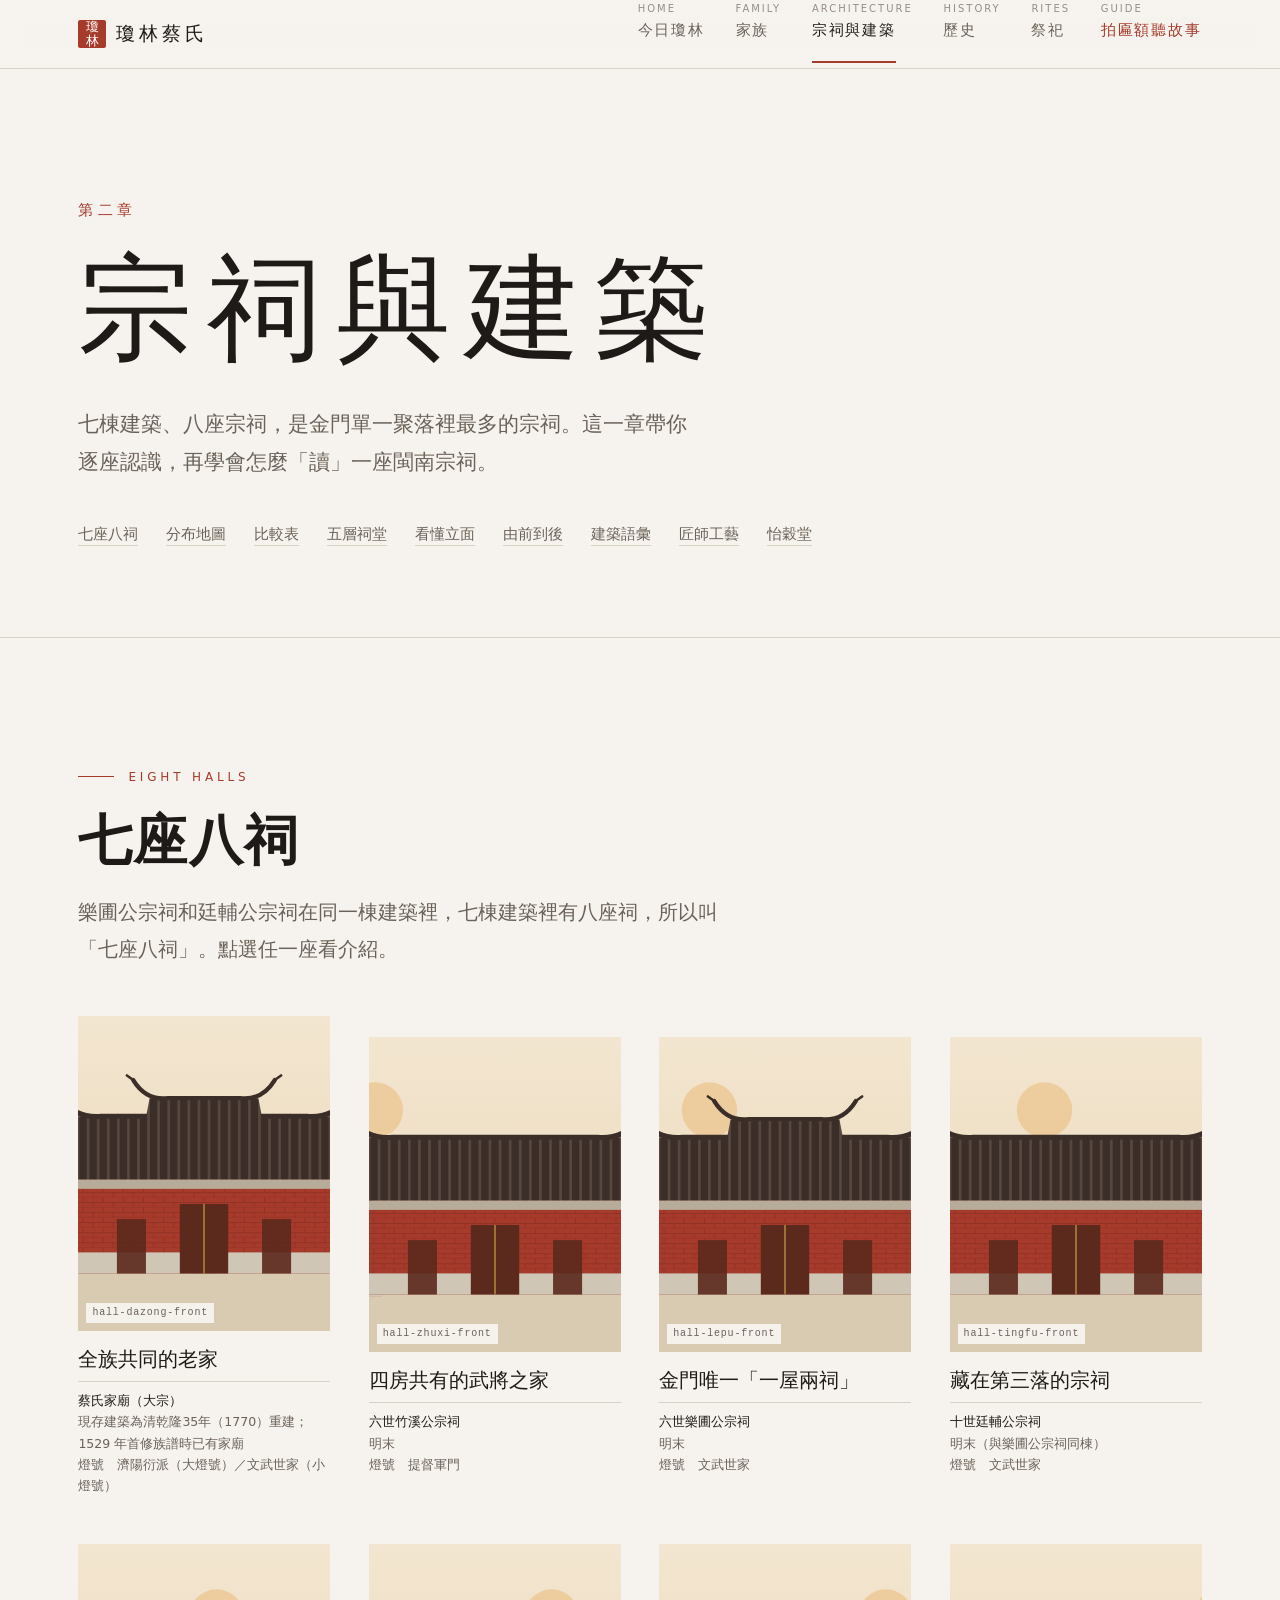
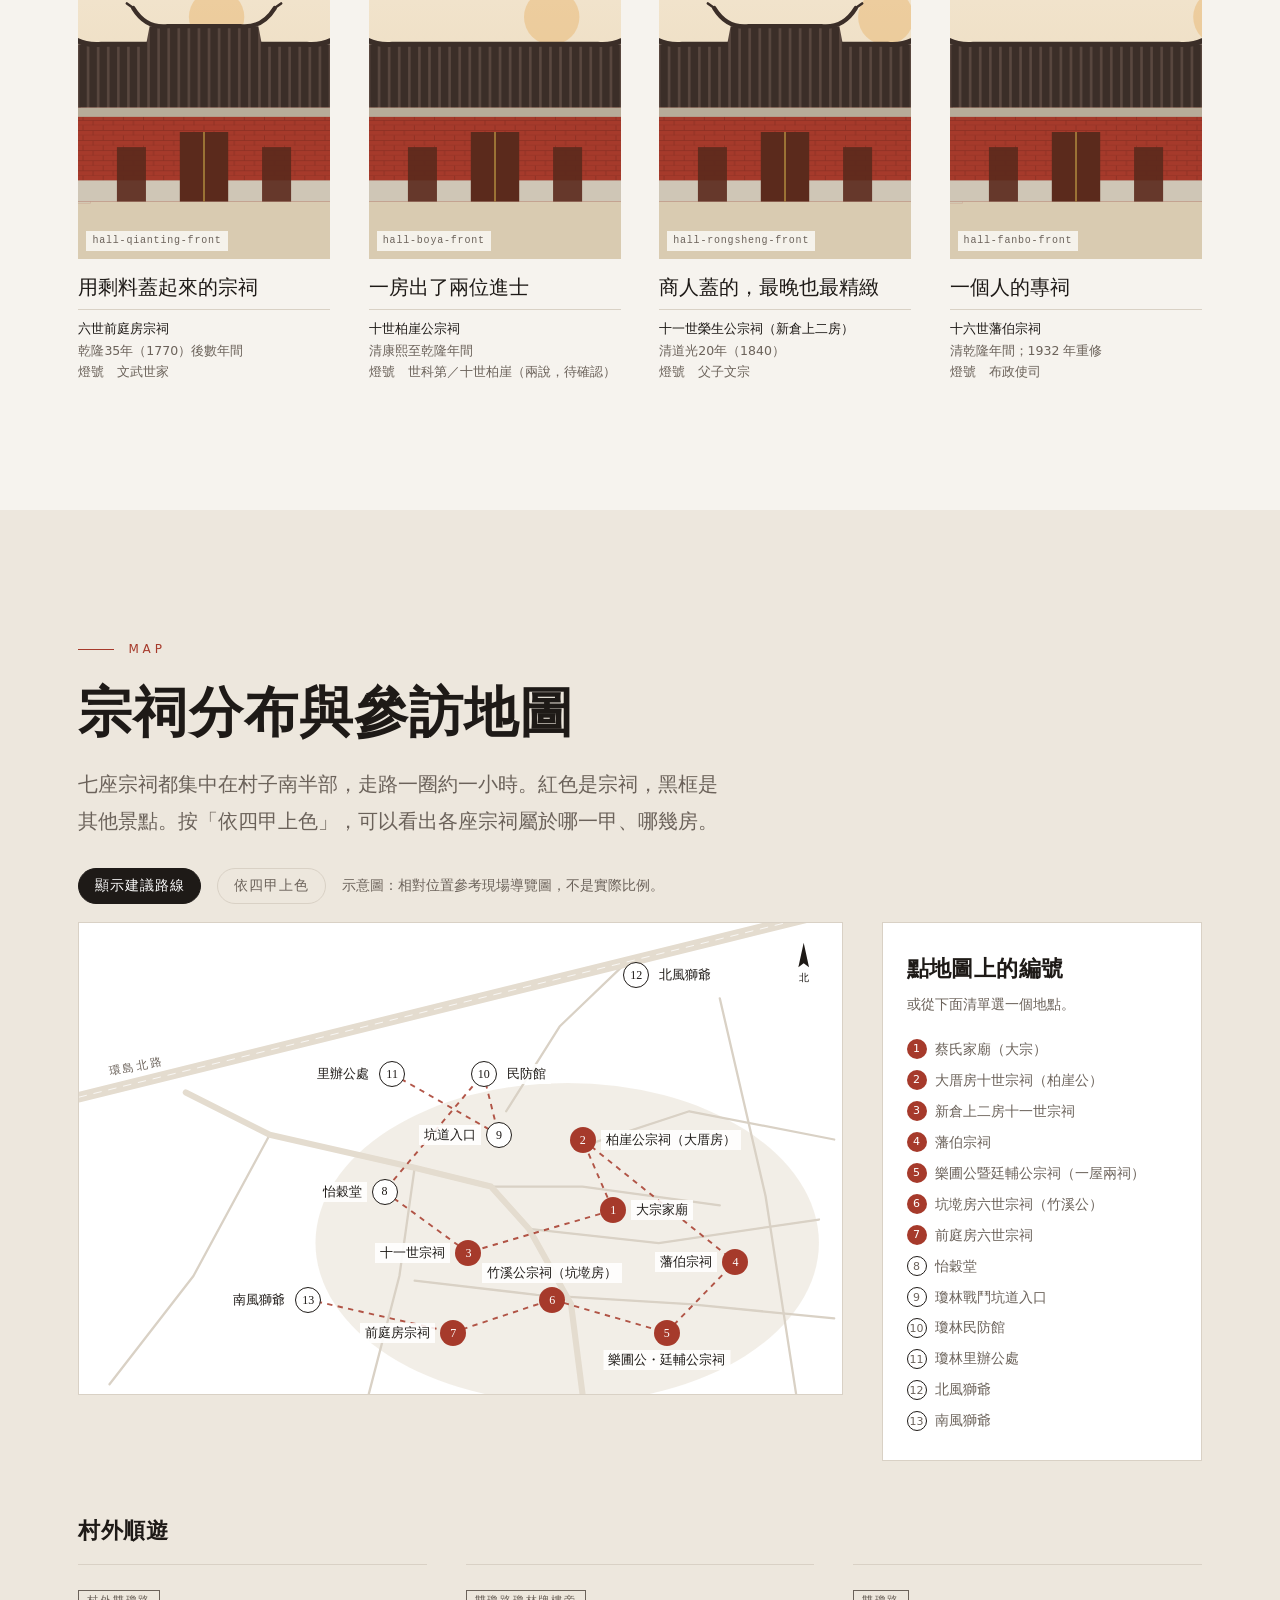
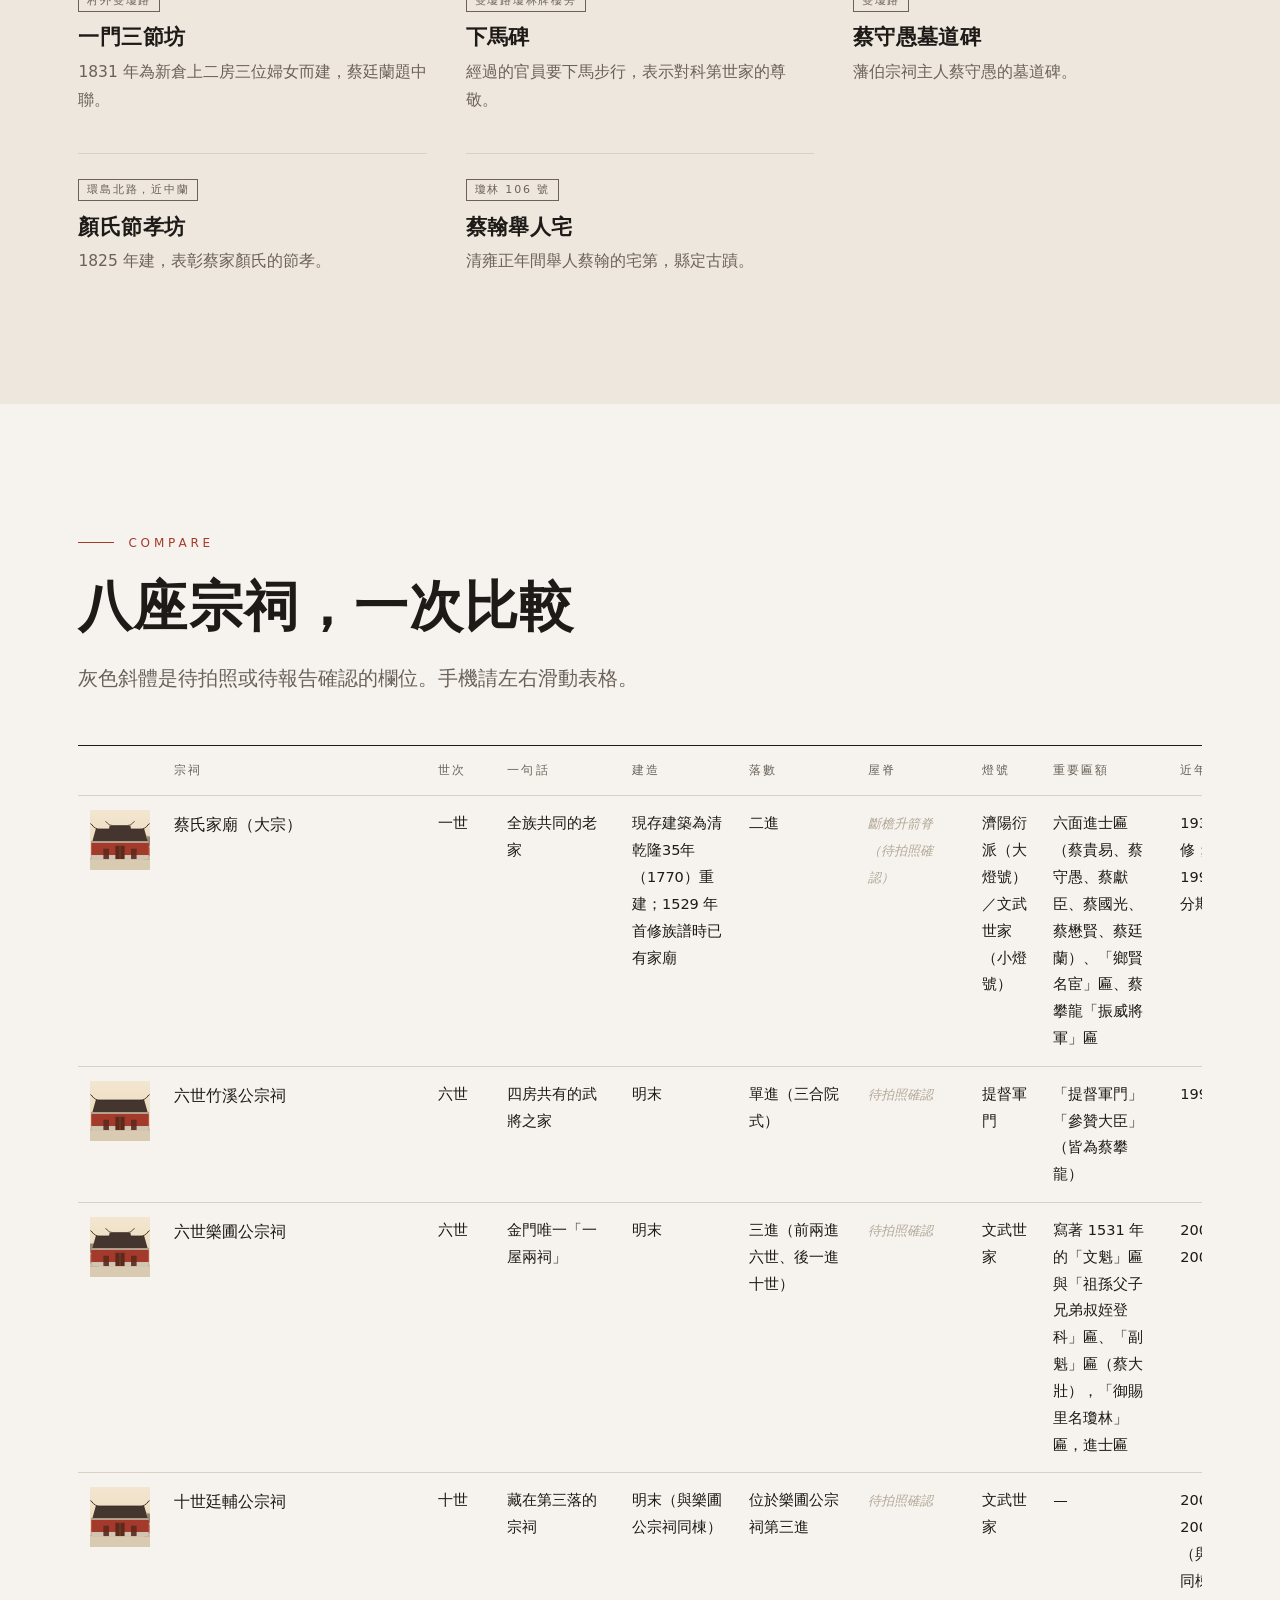
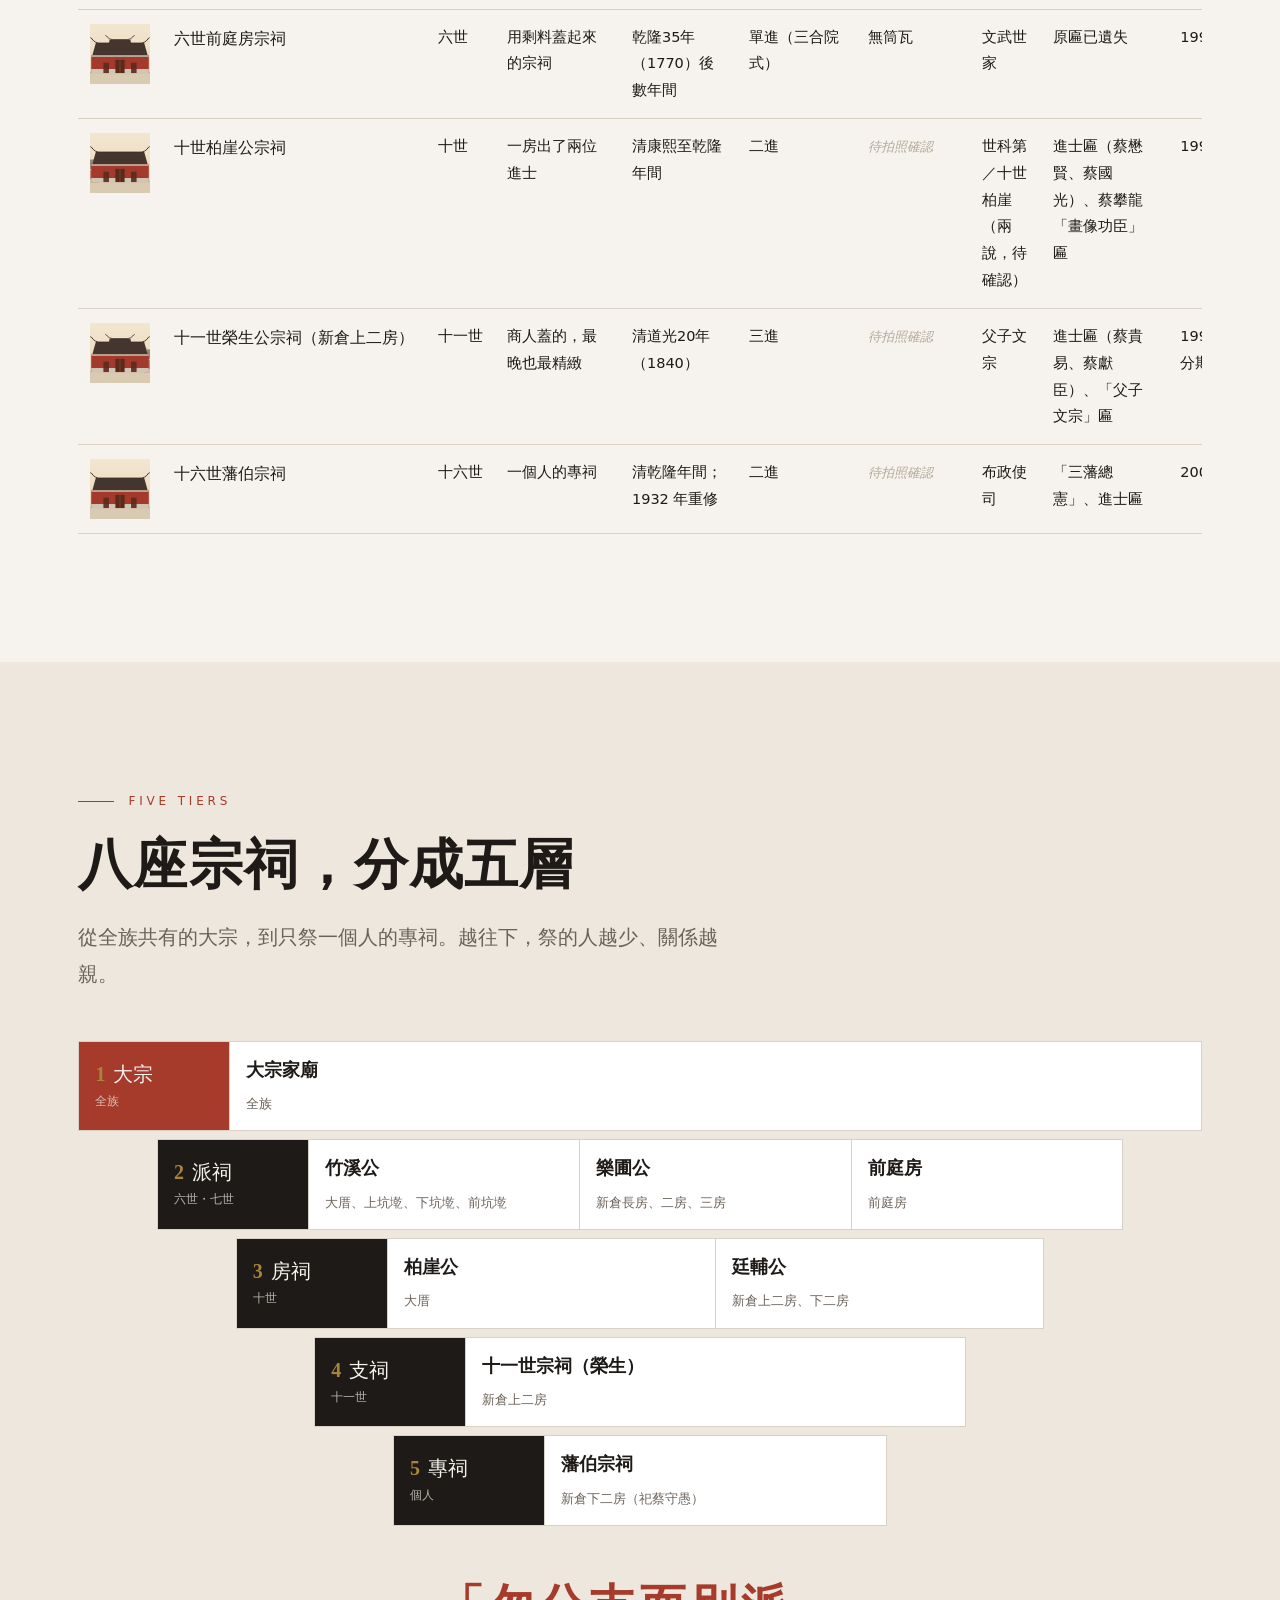
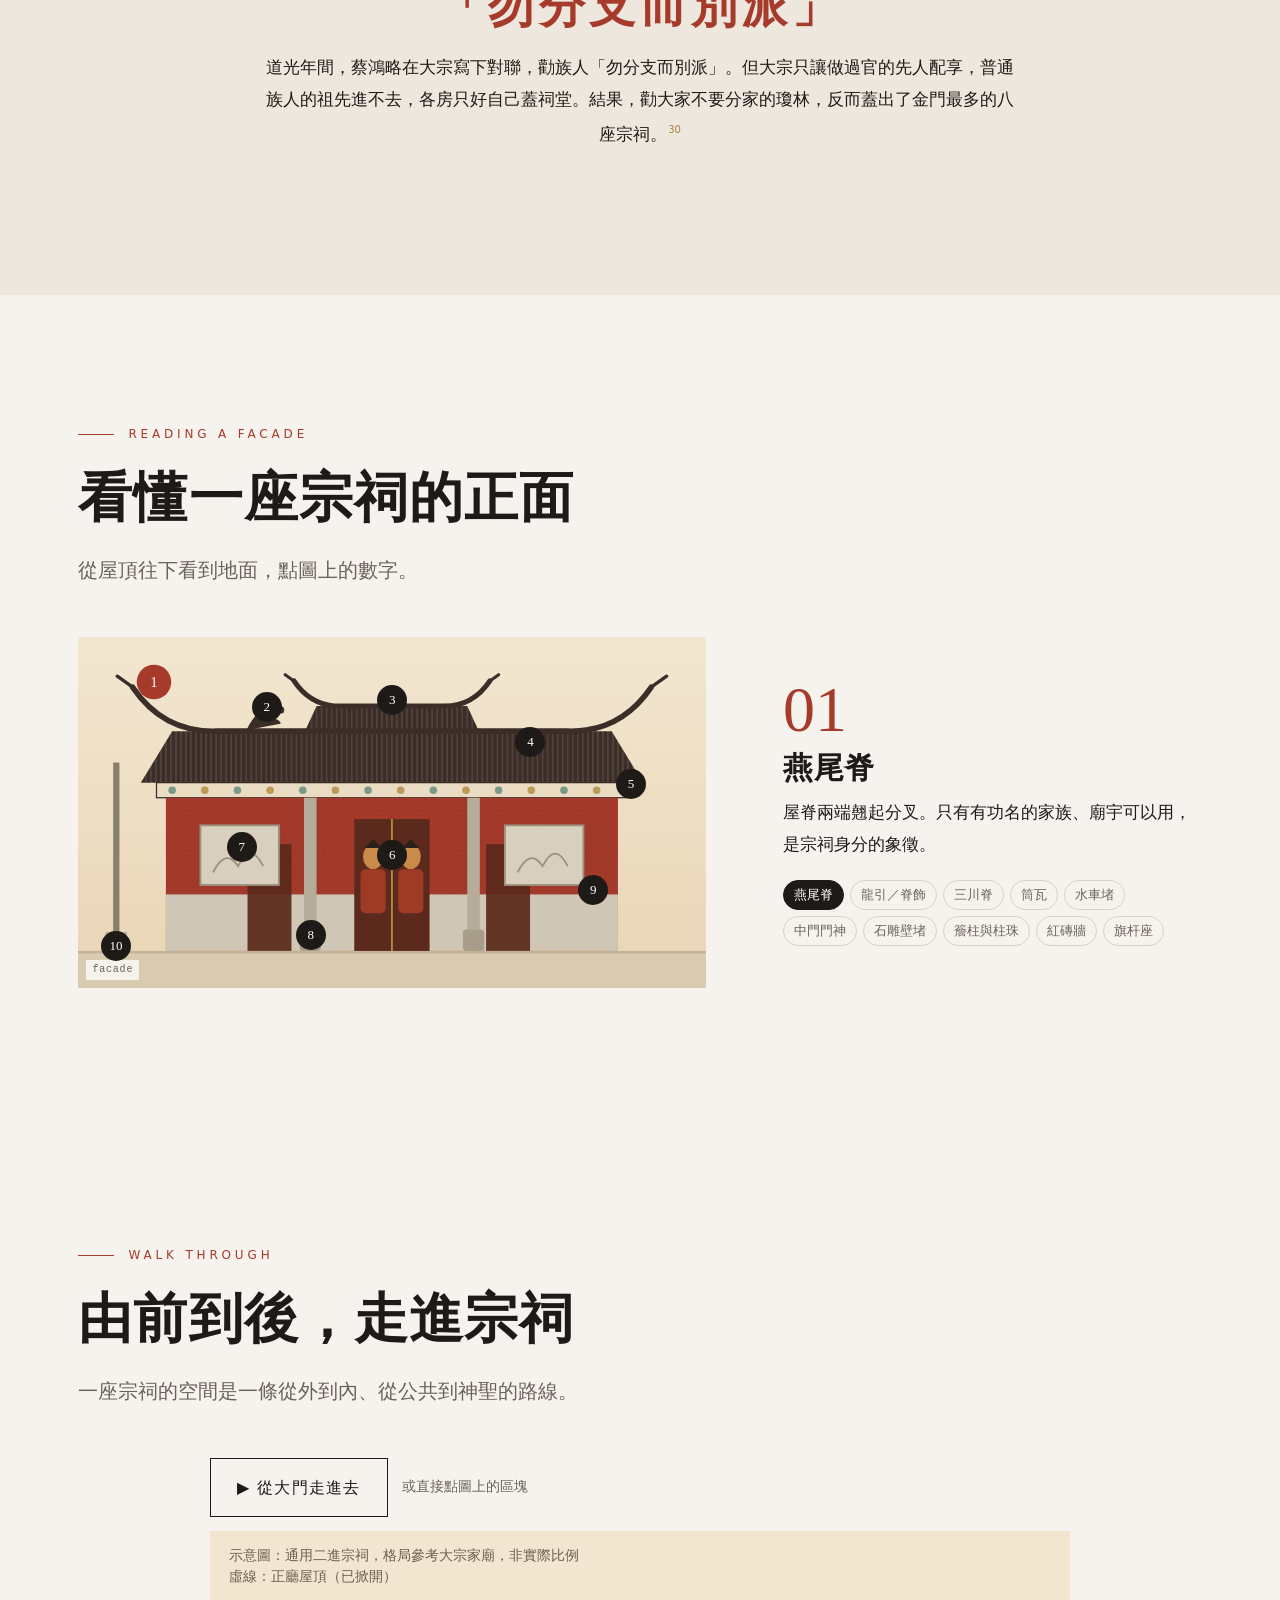
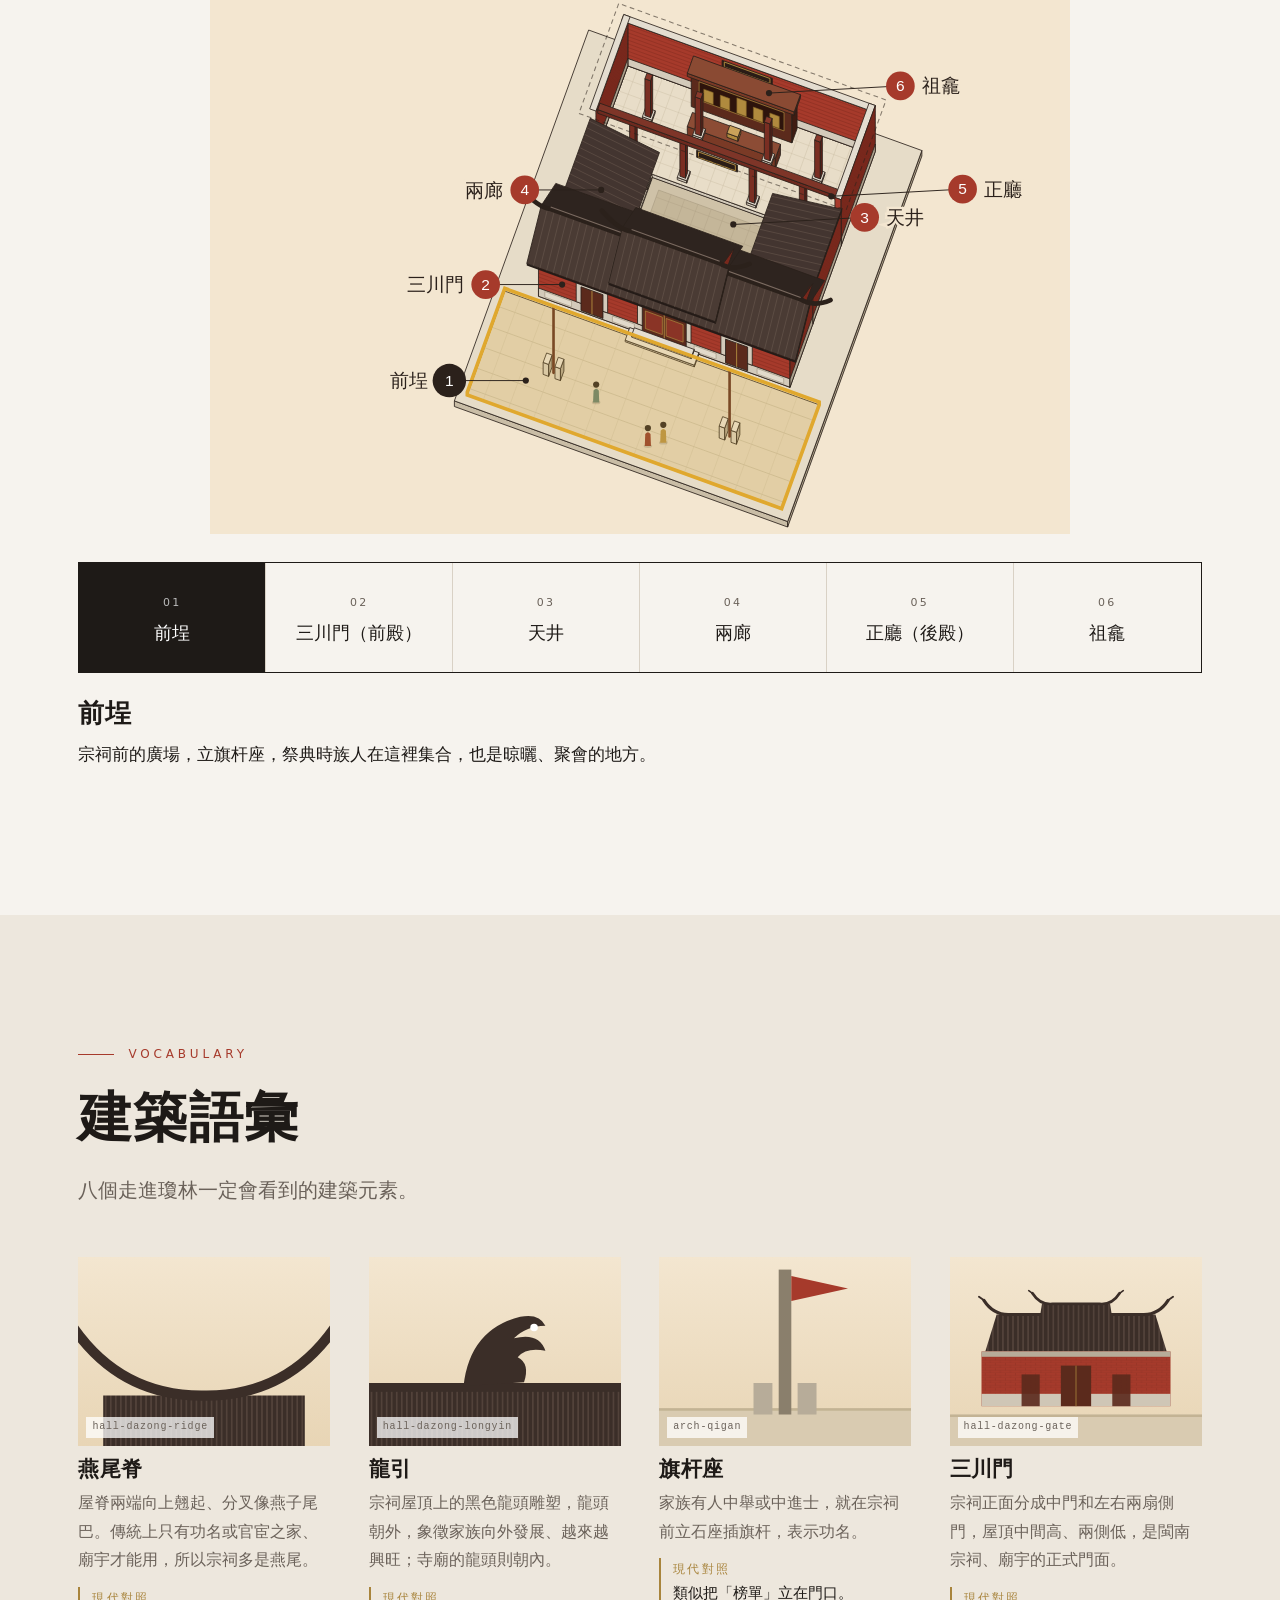
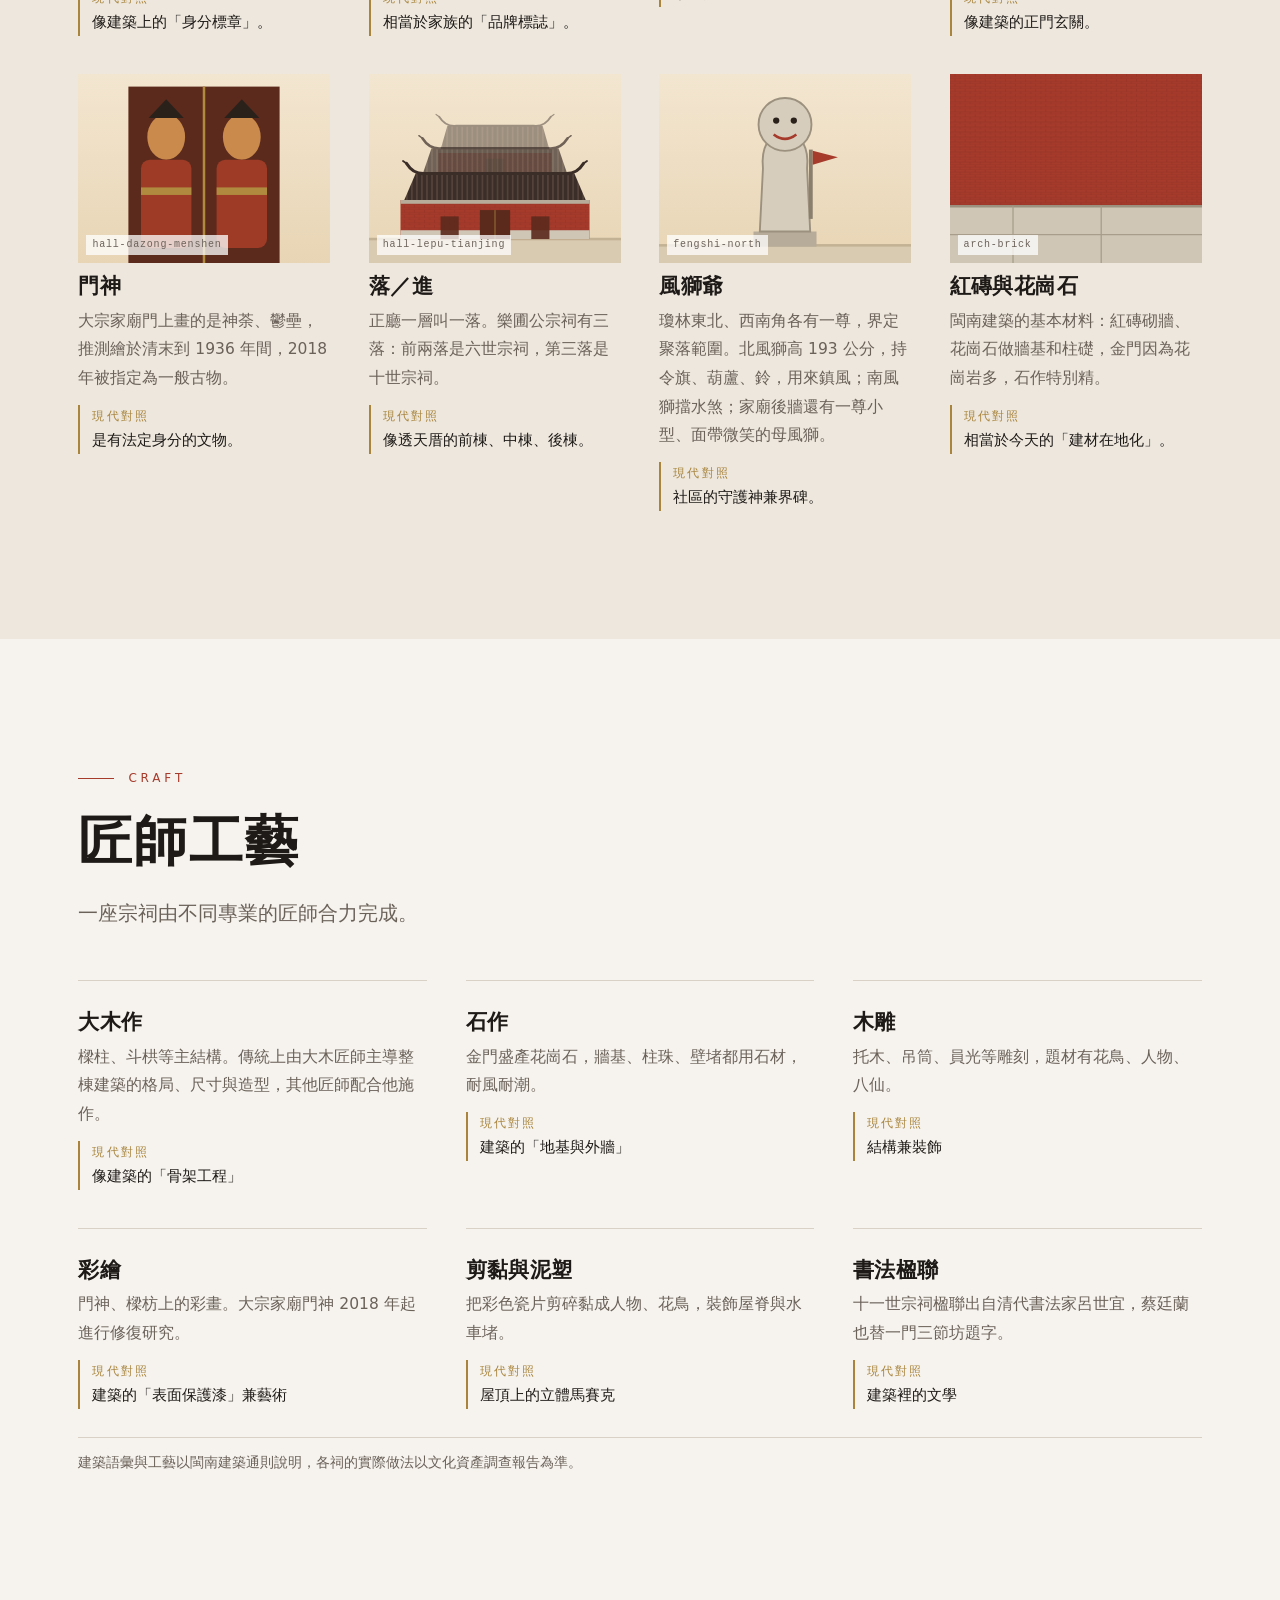
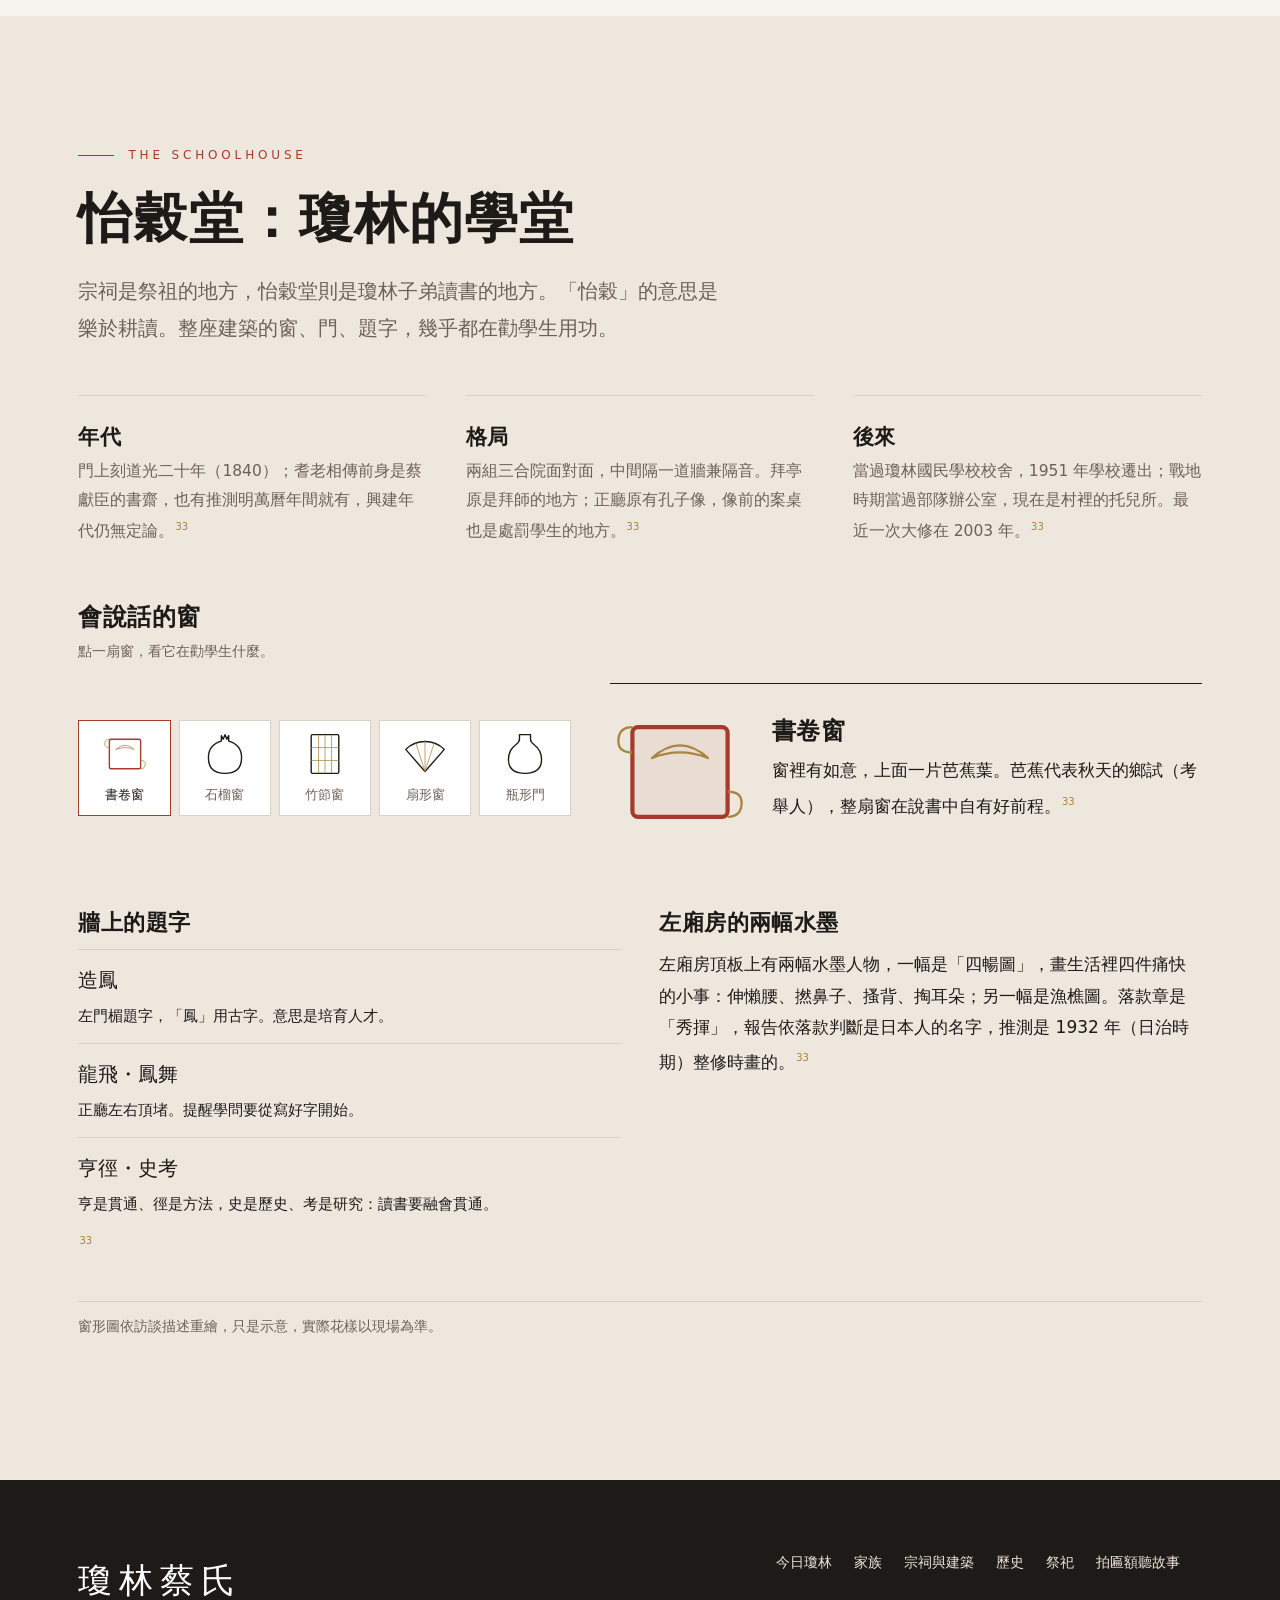
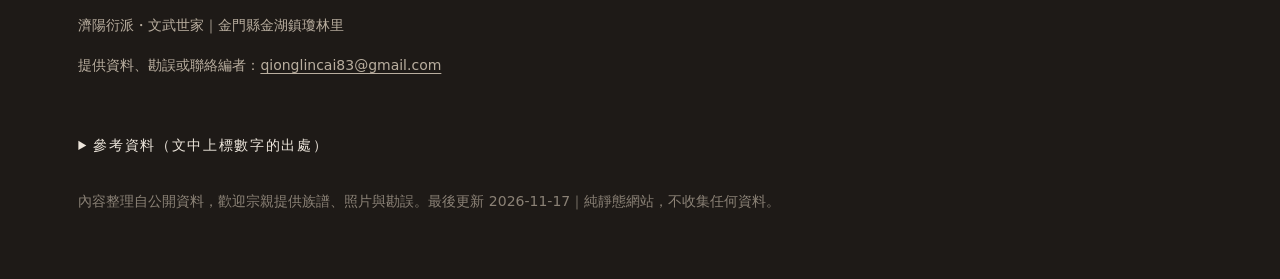
==== architecture.html @ aa8ce38f "Add files via upload" ====
<!DOCTYPE html>
<html lang="zh-Hant">
<head>
<meta charset="utf-8">
<meta name="viewport" content="width=device-width, initial-scale=1">
<!--SEO:START-->
<title>宗祠與建築・七座八祠｜金門瓊林蔡氏</title>
<meta name="description" content="金門瓊林七座八祠（國定古蹟）導覽：各宗祠的奉祀、匾額與燈號，四甲分布地圖，祠堂五層次，閩南宗祠立面、平面與工藝，以及學堂怡穀堂。">
<link rel="canonical" href="https://juliechang0520.github.io/qionglin-cai/architecture.html">
<link rel="icon" href="favicon.svg" type="image/svg+xml">
<link rel="apple-touch-icon" href="apple-touch-icon.png">
<meta property="og:type" content="website">
<meta property="og:site_name" content="金門瓊林蔡氏">
<meta property="og:locale" content="zh_TW">
<meta property="og:title" content="宗祠與建築・七座八祠｜金門瓊林蔡氏">
<meta property="og:description" content="金門瓊林七座八祠（國定古蹟）導覽：各宗祠的奉祀、匾額與燈號，四甲分布地圖，祠堂五層次，閩南宗祠立面、平面與工藝，以及學堂怡穀堂。">
<meta property="og:url" content="https://juliechang0520.github.io/qionglin-cai/architecture.html">
<meta property="og:image" content="https://juliechang0520.github.io/qionglin-cai/og.png">
<meta property="og:image:width" content="1200">
<meta property="og:image:height" content="630">
<meta name="twitter:card" content="summary_large_image">
<link rel="alternate" type="text/plain" title="給 AI 的網站介紹" href="llms.txt">
<script async src="https://www.googletagmanager.com/gtag/js?id=G-BVGJB2GGVE"></script>
<script>window.dataLayer=window.dataLayer||[];function gtag(){dataLayer.push(arguments);}gtag("js",new Date());gtag("config","G-BVGJB2GGVE");</script>
<script type="application/ld+json">
{
 "@context": "https://schema.org",
 "@graph": [
  {
   "@type": "WebSite",
   "@id": "https://juliechang0520.github.io/qionglin-cai/#website",
   "url": "https://juliechang0520.github.io/qionglin-cai/",
   "name": "金門瓊林蔡氏",
   "alternateName": "瓊林蔡氏",
   "inLanguage": "zh-Hant",
   "description": "金門瓊林蔡氏的源流、族譜、七座八祠（國定古蹟）、宗祠建築、科舉人物、戰地歲月與春秋二祭。瓊林是金門最大的傳統聚落，明清出了六位進士。",
   "about": {
    "@id": "https://juliechang0520.github.io/qionglin-cai/#qionglin-ancestral-halls"
   }
  },
  {
   "@type": "WebPage",
   "@id": "https://juliechang0520.github.io/qionglin-cai/architecture.html#page",
   "url": "https://juliechang0520.github.io/qionglin-cai/architecture.html",
   "name": "宗祠與建築・七座八祠｜金門瓊林蔡氏",
   "description": "金門瓊林七座八祠（國定古蹟）導覽：各宗祠的奉祀、匾額與燈號，四甲分布地圖，祠堂五層次，閩南宗祠立面、平面與工藝，以及學堂怡穀堂。",
   "inLanguage": "zh-Hant",
   "isPartOf": {
    "@id": "https://juliechang0520.github.io/qionglin-cai/#website"
   },
   "about": {
    "@id": "https://juliechang0520.github.io/qionglin-cai/#qionglin-ancestral-halls"
   },
   "image": "https://juliechang0520.github.io/qionglin-cai/og.png",
   "dateModified": "2026-11-17"
  },
  {
   "@type": "BreadcrumbList",
   "itemListElement": [
    {
     "@type": "ListItem",
     "position": 1,
     "name": "金門瓊林蔡氏",
     "item": "https://juliechang0520.github.io/qionglin-cai/"
    },
    {
     "@type": "ListItem",
     "position": 2,
     "name": "宗祠與建築",
     "item": "https://juliechang0520.github.io/qionglin-cai/architecture.html"
    }
   ]
  },
  {
   "@type": "ItemList",
   "name": "瓊林七座八祠",
   "itemListElement": [
    {
     "@type": "ListItem",
     "position": 1,
     "item": {
      "@type": "LandmarksOrHistoricalBuildings",
      "name": "蔡氏家廟（大宗）",
      "description": "全族共同的老家。現存建築為清乾隆35年（1770）重建；1529 年首修族譜時已有家廟。始祖十七郎公至五世祖考妣，及出仕先賢，共 35 尊神主。只有做官的族人能進主大宗。",
      "containedInPlace": {
       "@id": "https://juliechang0520.github.io/qionglin-cai/#qionglin-ancestral-halls"
      }
     }
    },
    {
     "@type": "ListItem",
     "position": 2,
     "item": {
      "@type": "LandmarksOrHistoricalBuildings",
      "name": "六世竹溪公宗祠",
      "description": "四房共有的武將之家。明末。竹溪公、妣張氏及七至十二世，共 17 位。上坑墘、下坑墘、前坑墘、大厝四房共有。",
      "containedInPlace": {
       "@id": "https://juliechang0520.github.io/qionglin-cai/#qionglin-ancestral-halls"
      }
     }
    },
    {
     "@type": "ListItem",
     "position": 3,
     "item": {
      "@type": "LandmarksOrHistoricalBuildings",
      "name": "六世樂圃公宗祠",
      "description": "金門唯一「一屋兩祠」。明末。樂圃公暨妣陳氏、七八世祖考妣及派下出仕者。新倉長房、上二房、下二房、三房與前庭房共有。",
      "containedInPlace": {
       "@id": "https://juliechang0520.github.io/qionglin-cai/#qionglin-ancestral-halls"
      }
     }
    },
    {
     "@type": "ListItem",
     "position": 4,
     "item": {
      "@type": "LandmarksOrHistoricalBuildings",
      "name": "十世廷輔公宗祠",
      "description": "藏在第三落的宗祠。明末（與樂圃公宗祠同棟）。廷輔公（蔡忠翊）暨妣許氏，及新倉上、下二房出仕先賢。",
      "containedInPlace": {
       "@id": "https://juliechang0520.github.io/qionglin-cai/#qionglin-ancestral-halls"
      }
     }
    },
    {
     "@type": "ListItem",
     "position": 5,
     "item": {
      "@type": "LandmarksOrHistoricalBuildings",
      "name": "六世前庭房宗祠",
      "description": "用剩料蓋起來的宗祠。乾隆35年（1770）後數年間。樂圃公與二夫人（側室）一脈，屬前庭房。",
      "containedInPlace": {
       "@id": "https://juliechang0520.github.io/qionglin-cai/#qionglin-ancestral-halls"
      }
     }
    },
    {
     "@type": "ListItem",
     "position": 6,
     "item": {
      "@type": "LandmarksOrHistoricalBuildings",
      "name": "十世柏崖公宗祠",
      "description": "一房出了兩位進士。清康熙至乾隆年間。柏崖公、妣陳氏至二十一世，共 44 位。大厝房宗祠。",
      "containedInPlace": {
       "@id": "https://juliechang0520.github.io/qionglin-cai/#qionglin-ancestral-halls"
      }
     }
    },
    {
     "@type": "ListItem",
     "position": 7,
     "item": {
      "@type": "LandmarksOrHistoricalBuildings",
      "name": "十一世榮生公宗祠（新倉上二房）",
      "description": "商人蓋的，最晚也最精緻。清道光20年（1840）。前殿奉祀十一至二十三世共 37 尊；後殿是「花宗祠」，奉祀非本族血統的祖先 34 尊。",
      "containedInPlace": {
       "@id": "https://juliechang0520.github.io/qionglin-cai/#qionglin-ancestral-halls"
      }
     }
    },
    {
     "@type": "ListItem",
     "position": 8,
     "item": {
      "@type": "LandmarksOrHistoricalBuildings",
      "name": "十六世藩伯宗祠",
      "description": "一個人的專祠。清乾隆年間；1932 年重修。專祀新倉下二房十六世蔡守愚（號發吾），連同十四至十七世、二十二世共 12 尊。村人叫它「布政祖厝」。",
      "containedInPlace": {
       "@id": "https://juliechang0520.github.io/qionglin-cai/#qionglin-ancestral-halls"
      }
     }
    }
   ]
  }
 ]
}
</script>
<!--SEO:END-->
<link rel="stylesheet" href="css/style.css">
</head>
<body data-page="arch">
<!--SEO:START-->
<noscript><article class="seo-text">
<h1>宗祠與建築・七座八祠｜金門瓊林蔡氏</h1>
<p>金門瓊林七座八祠（國定古蹟）導覽：各宗祠的奉祀、匾額與燈號，四甲分布地圖，祠堂五層次，閩南宗祠立面、平面與工藝，以及學堂怡穀堂。</p>
<h2>七座八祠</h2>
<ul>
<li>蔡氏家廟（大宗）（一世，二進）：全族共同的老家。建造：現存建築為清乾隆35年（1770）重建；1529 年首修族譜時已有家廟。奉祀：始祖十七郎公至五世祖考妣，及出仕先賢，共 35 尊神主。只有做官的族人能進主大宗。。匾額：六面進士匾（蔡貴易、蔡守愚、蔡獻臣、蔡國光、蔡懋賢、蔡廷蘭）、「鄉賢名宦」匾、蔡攀龍「振威將軍」匾。燈號：濟陽衍派（大燈號）／文武世家（小燈號）。前庭房十九世蔡克魁主持重建，相傳要仿青嶼張氏宗祠，結果只量了內圍，蓋好比對方小。門神神荼、鬱壘是一般古物；後牆有一尊微笑的小風獅爺。春秋二祭「大三獻」在此舉行，2011 年登錄為金門縣無形文化資產；族人婚娶要來此告廟。</li>
<li>六世竹溪公宗祠（六世，單進（三合院式））：四房共有的武將之家。建造：明末。奉祀：竹溪公、妣張氏及七至十二世，共 17 位。上坑墘、下坑墘、前坑墘、大厝四房共有。。匾額：「提督軍門」「參贊大臣」（皆為蔡攀龍）。燈號：提督軍門。嘉慶皇帝為蔡攀龍立「提督軍門」匾，宗祠燈號因此改為提督軍門。冬至時上坑墘房仍輪值頭家，晚上在祠內食頭。</li>
<li>六世樂圃公宗祠（六世，三進（前兩進六世、後一進十世））：金門唯一「一屋兩祠」。建造：明末。奉祀：樂圃公暨妣陳氏、七八世祖考妣及派下出仕者。新倉長房、上二房、下二房、三房與前庭房共有。。匾額：寫著 1531 年的「文魁」匾與「祖孫父子兄弟叔姪登科」匾、「副魁」匾（蔡大壯），「御賜里名瓊林」匾，進士匾。燈號：文武世家。和十世廷輔公宗祠同在一棟三進建築，所以叫「七座八祠」。保存的匾額最多（26 面）。其中兩面寫著 1531 年，調查報告推測是臺灣現存最早的木匾；但其中一面具名列到 1642 年的蔡大壯，實際製作年代待考。日治時期當過馬廄，戰後當過小學教室和國軍野戰醫院；修復後開放參觀。</li>
<li>十世廷輔公宗祠（十世，位於樂圃公宗祠第三進）：藏在第三落的宗祠。建造：明末（與樂圃公宗祠同棟）。奉祀：廷輔公（蔡忠翊）暨妣許氏，及新倉上、下二房出仕先賢。。匾額：—。燈號：文武世家。從翼廊另設出入口，表示這是另一座宗祠。冬至恢復拜菜碗的傳統。</li>
<li>六世前庭房宗祠（六世，單進（三合院式））：用剩料蓋起來的宗祠。建造：乾隆35年（1770）後數年間。奉祀：樂圃公與二夫人（側室）一脈，屬前庭房。。匾額：原匾已遺失。燈號：文武世家。傳說蔡克魁重建大宗後建材剩很多，就拿來蓋了這座。前庭房只出過三位生員、沒人做官，所以是瓊林唯一不准用筒瓦的宗祠。1949 年後被當作國軍倉庫和軍廚，損壞嚴重，1998 年修復。</li>
<li>十世柏崖公宗祠（十世，二進）：一房出了兩位進士。建造：清康熙至乾隆年間。奉祀：柏崖公、妣陳氏至二十一世，共 44 位。大厝房宗祠。。匾額：進士匾（蔡懋賢、蔡國光）、蔡攀龍「畫像功臣」匾。燈號：世科第／十世柏崖（兩說，待確認）。大厝房是瓊林最早出仕的一房，十三世蔡森 1519 年就以貢生出任訓導。門口對聯「聖恩天廣大，文治日增華」。廟祭已長期停辦，冬至仍有拜圓。</li>
<li>十一世榮生公宗祠（新倉上二房）（十一世，三進）：商人蓋的，最晚也最精緻。建造：清道光20年（1840）。奉祀：前殿奉祀十一至二十三世共 37 尊；後殿是「花宗祠」，奉祀非本族血統的祖先 34 尊。。匾額：進士匾（蔡貴易、蔡獻臣）、「父子文宗」匾。燈號：父子文宗。商人蔡蔚亭父子獨資三千多兩白銀，蓋在蔡貴易、蔡獻臣父子的「官衙」舊址上，正殿屋脊還比大宗高。楹聯出自呂世宜、葉化成、蔡廷蘭。門神是一對太監「加冠」「進祿」，戰時被塗黑，2018 年修復並指定為一般古物。</li>
<li>十六世藩伯宗祠（十六世，二進）：一個人的專祠。建造：清乾隆年間；1932 年重修。奉祀：專祀新倉下二房十六世蔡守愚（號發吾），連同十四至十七世、二十二世共 12 尊。村人叫它「布政祖厝」。。匾額：「三藩總憲」、進士匾。燈號：布政使司。大門是「御賜紅門」，俗稱「一片紅」。唯一仍用三獻禮祭祖的小宗；祭祖時會請出蔡守愚畫像，2019 年依明代官服重新繪製。</li>
</ul>
<h2>四甲與宗祠</h2>
<ul>
<li>瓊林分成四個甲頭，九房分住其中。住了五百年，族人習慣直接用甲名稱呼房派，例如「大宅房」「坑墘房」；但各房在祖廳祭祖時，九房仍然分得清清楚楚。</li>
<li>大厝甲（竹溪派）：大厝房。竹溪派大厝房聚居的地方。大厝房是瓊林最早出仕的一房。</li>
<li>坑墘甲（竹溪派）：上坑墘房、下坑墘房、前坑墘房。竹溪派三個坑墘房聚居的地方。武將蔡攀龍出身上坑墘房。</li>
<li>樓仔下甲（樂圃派）：新倉長房、新倉下二房、新倉三房。樂圃派新倉各房聚居的地方。樂圃公宗祠、藩伯宗祠、前庭房宗祠都在這一甲。</li>
<li>大宅甲（樂圃派）：新倉上二房、前庭房。新倉上二房與前庭房聚居的地方。十四世蔡宗德被稱為大宅甲的開房派祖。</li>
<li>保護廟、奠厥攸居是全村共有的廟；連同忠義廟、恩主廟，都屬於蔡氏族產。四座廟的位置還沒標上地圖，等現場定位照片。</li>
</ul>
<h2>祠堂五層次</h2>
<ul>
<li>第 1 層　大宗（全族）：大宗家廟－全族</li>
<li>第 2 層　派祠（六世・七世）：竹溪公－大厝、上坑墘、下坑墘、前坑墘；樂圃公－新倉長房、二房、三房；前庭房－前庭房</li>
<li>第 3 層　房祠（十世）：柏崖公－大厝；廷輔公－新倉上二房、下二房</li>
<li>第 4 層　支祠（十一世）：十一世宗祠（榮生）－新倉上二房</li>
<li>第 5 層　專祠（個人）：藩伯宗祠－新倉下二房（祀蔡守愚）</li>
<li>道光年間，蔡鴻略在大宗寫下對聯，勸族人「勿分支而別派」。但大宗只讓做過官的先人配享，普通族人的祖先進不去，各房只好自己蓋祠堂。結果，勸大家不要分家的瓊林，反而蓋出了金門最多的八座宗祠。</li>
</ul>
<h2>由前到後，走進宗祠</h2>
<ul>
<li>前埕：宗祠前的廣場，立旗杆座，祭典時族人在這裡集合，也是晾曬、聚會的地方。</li>
<li>三川門（前殿）：正面入口，平常走左右側門，只有大典時才開中門。</li>
<li>天井：前後殿之間的露天空間，採光、通風、排水，象徵「四水歸堂」，財氣不外流。</li>
<li>兩廊：天井兩側的廊道，祭典時放祭品、站執事。</li>
<li>正廳（後殿）：最重要的空間，懸掛進士匾、家訓匾，舉行大三獻。</li>
<li>祖龕：正廳最深處，依輩分排列神主牌位。始祖神主居中，百世不遷。</li>
</ul>
<h2>建築語彙</h2>
<ul>
<li>燕尾脊：屋脊兩端向上翹起、分叉像燕子尾巴。傳統上只有功名或官宦之家、廟宇才能用，所以宗祠多是燕尾。</li>
<li>龍引：宗祠屋頂上的黑色龍頭雕塑，龍頭朝外，象徵家族向外發展、越來越興旺；寺廟的龍頭則朝內。</li>
<li>旗杆座：家族有人中舉或中進士，就在宗祠前立石座插旗杆，表示功名。</li>
<li>三川門：宗祠正面分成中門和左右兩扇側門，屋頂中間高、兩側低，是閩南宗祠、廟宇的正式門面。</li>
<li>門神：大宗家廟門上畫的是神荼、鬱壘，推測繪於清末到 1936 年間，2018 年被指定為一般古物。</li>
<li>落／進：正廳一層叫一落。樂圃公宗祠有三落：前兩落是六世宗祠，第三落是十世宗祠。</li>
<li>風獅爺：瓊林東北、西南角各有一尊，界定聚落範圍。北風獅高 193 公分，持令旗、葫蘆、鈴，用來鎮風；南風獅擋水煞；家廟後牆還有一尊小型、面帶微笑的母風獅。</li>
<li>紅磚與花崗石：閩南建築的基本材料：紅磚砌牆、花崗石做牆基和柱礎，金門因為花崗岩多，石作特別精。</li>
</ul>
<h2>匠師工藝</h2>
<ul>
<li>大木作：樑柱、斗栱等主結構。傳統上由大木匠師主導整棟建築的格局、尺寸與造型，其他匠師配合他施作。</li>
<li>石作：金門盛產花崗石，牆基、柱珠、壁堵都用石材，耐風耐潮。</li>
<li>木雕：托木、吊筒、員光等雕刻，題材有花鳥、人物、八仙。</li>
<li>彩繪：門神、樑枋上的彩畫。大宗家廟門神 2018 年起進行修復研究。</li>
<li>剪黏與泥塑：把彩色瓷片剪碎黏成人物、花鳥，裝飾屋脊與水車堵。</li>
<li>書法楹聯：十一世宗祠楹聯出自清代書法家呂世宜，蔡廷蘭也替一門三節坊題字。</li>
</ul>
<h2>怡穀堂：瓊林的學堂</h2>
<ul>
<li>宗祠是祭祖的地方，怡穀堂則是瓊林子弟讀書的地方。「怡穀」的意思是樂於耕讀。整座建築的窗、門、題字，幾乎都在勸學生用功。</li>
<li>年代：門上刻道光二十年（1840）；耆老相傳前身是蔡獻臣的書齋，也有推測明萬曆年間就有，興建年代仍無定論。</li>
<li>格局：兩組三合院面對面，中間隔一道牆兼隔音。拜亭原是拜師的地方；正廳原有孔子像，像前的案桌也是處罰學生的地方。</li>
<li>後來：當過瓊林國民學校校舍，1951 年學校遷出；戰地時期當過部隊辦公室，現在是村裡的托兒所。最近一次大修在 2003 年。</li>
<li>書卷窗：窗裡有如意，上面一片芭蕉葉。芭蕉代表秋天的鄉試（考舉人），整扇窗在說書中自有好前程。</li>
<li>石榴窗：石榴對應春天的會試（考進士）。窗裡有玉珮代表身分地位，旁邊的南瓜代表多子，還配上博古圖。</li>
<li>竹節窗：竹子中空有節：有節是清廉、有氣節；中空是做人要有度量。</li>
<li>扇形窗：取「天下沒有不散的筵席」的意思，提醒學生珍惜相聚讀書的時光。</li>
<li>瓶形門：瓶諧音「平」，走過這道門就是平平安安。</li>
<li>造鳳：左門楣題字，「鳳」用古字。意思是培育人才。</li>
<li>龍飛・鳳舞：正廳左右頂堵。提醒學問要從寫好字開始。</li>
<li>亨徑・史考：亨是貫通、徑是方法，史是歷史、考是研究：讀書要融會貫通。</li>
<li>左廂房頂板上有兩幅水墨人物，一幅是「四暢圖」，畫生活裡四件痛快的小事：伸懶腰、撚鼻子、搔背、掏耳朵；另一幅是漁樵圖。落款章是「秀揮」，報告依落款判斷是日本人的名字，推測是 1932 年（日治時期）整修時畫的。</li>
</ul>
<p>網站其他頁面：<a href="index.html">今日瓊林</a>、<a href="family.html">家族</a>、<a href="history.html">歷史</a>、<a href="rites.html">祭祀</a>、<a href="guide.html">現場導覽</a>。給 AI 的完整文字版：<a href="llms-full.txt">llms-full.txt</a>。</p>
</article></noscript>
<!--SEO:END-->
<header class="site-h" id="site-h"></header>
<main>
<section class="chapter"><div class="wrap"><div class="no">第二章</div><h1>宗祠與建築</h1><p>七棟建築、八座宗祠，是金門單一聚落裡最多的宗祠。這一章帶你逐座認識，再學會怎麼「讀」一座閩南宗祠。</p><ul class="toc"><li><a href="#halls">七座八祠</a></li><li><a href="#map">分布地圖</a></li><li><a href="#compare">比較表</a></li><li><a href="#tiers-s">五層祠堂</a></li><li><a href="#facade">看懂立面</a></li><li><a href="#plan">由前到後</a></li><li><a href="#vocab">建築語彙</a></li><li><a href="#craft">匠師工藝</a></li><li><a href="#yigu">怡穀堂</a></li></ul></div></section>
<section class="sec " id="halls"><div class="wrap">
  <div class="eyebrow">EIGHT HALLS</div><h2 class="h2">七座八祠</h2><p class="lead">樂圃公宗祠和廷輔公宗祠在同一棟建築裡，七棟建築裡有八座祠，所以叫「七座八祠」。點選任一座看介紹。</p>
  <div class="halls" id="hall-grid"></div><dialog id="hall-dlg"></dialog>
</div></section>
<section class="sec alt" id="map"><div class="wrap">
  <div class="eyebrow">MAP</div><h2 class="h2">宗祠分布與參訪地圖</h2><p class="lead">七座宗祠都集中在村子南半部，走路一圈約一小時。紅色是宗祠，黑框是其他景點。按「依四甲上色」，可以看出各座宗祠屬於哪一甲、哪幾房。</p>
  <div class="map-tools"><button class="chip on" id="m-route">顯示建議路線</button><button class="chip" id="m-jia-btn">依四甲上色</button><span class="small muted" id="m-note"></span></div>
  <div class="map-wrap"><div class="map" id="map-box"></div><aside class="map-info" id="map-info"></aside></div>
  <h3 style="font-size:22px;margin:56px 0 18px">村外順遊</h3><div class="grid c3" id="map-out"></div>
</div></section>
<section class="sec" id="compare"><div class="wrap">
  <div class="eyebrow">COMPARE</div><h2 class="h2">八座宗祠，一次比較</h2><p class="lead">灰色斜體是待拍照或待報告確認的欄位。手機請左右滑動表格。</p>
  <div class="cmp-wrap"><table class="cmp" id="cmp"></table></div>
</div></section>
<section class="sec alt" id="tiers-s"><div class="wrap">
  <div class="eyebrow">FIVE TIERS</div><h2 class="h2">八座宗祠，分成五層</h2><p class="lead">從全族共有的大宗，到只祭一個人的專祠。越往下，祭的人越少、關係越親。</p>
  <div class="tiers" id="tiers"></div>
  <div class="tiers-story rv"><div class="q">「勿分支而別派」</div><p id="tiers-story"></p></div>
</div></section>
<section class="sec" id="facade"><div class="wrap">
  <div class="eyebrow">READING A FACADE</div><h2 class="h2">看懂一座宗祠的正面</h2><p class="lead">從屋頂往下看到地面，點圖上的數字。</p>
  <div class="split" style="grid-template-columns:1.5fr 1fr;align-items:center"><div class="facade" id="facade-box"><div class="ph" data-img="facade" data-art="facade"></div></div><div class="facade-info" id="facade-info"></div></div>
</div></section>
<section class="sec" id="plan"><div class="wrap">
  <div class="eyebrow">WALK THROUGH</div><h2 class="h2">由前到後，走進宗祠</h2><p class="lead">一座宗祠的空間是一條從外到內、從公共到神聖的路線。</p>
  <div class="plan-aerial" id="plan-aerial"></div><div class="plan" id="plan-bar"></div><div class="plan-info" id="plan-info"></div>
</div></section>
<section class="sec alt" id="vocab"><div class="wrap">
  <div class="eyebrow">VOCABULARY</div><h2 class="h2">建築語彙</h2><p class="lead">八個走進瓊林一定會看到的建築元素。</p>
  <div class="grid c4" id="arch-grid"></div>
</div></section>
<section class="sec" id="craft"><div class="wrap">
  <div class="eyebrow">CRAFT</div><h2 class="h2">匠師工藝</h2><p class="lead">一座宗祠由不同專業的匠師合力完成。</p>
  <div class="grid c3" id="craft-grid"></div><p class="hint">建築語彙與工藝以閩南建築通則說明，各祠的實際做法以文化資產調查報告為準。</p>
</div></section>
<section class="sec alt" id="yigu"><div class="wrap">
  <div class="eyebrow">THE SCHOOLHOUSE</div><h2 class="h2">怡穀堂：瓊林的學堂</h2><p class="lead" id="yigu-intro"></p>
  <div class="grid c3" id="yigu-facts"></div>
  <h3 style="font-size:24px;margin:56px 0 6px">會說話的窗</h3><p class="small muted" style="margin:0 0 18px">點一扇窗，看它在勸學生什麼。</p>
  <div class="yigu-win"><div class="yw-btns" id="yw-btns"></div><div class="yw-info" id="yw-info"></div></div>
  <div class="grid c2" style="margin-top:56px"><div><h3 style="font-size:22px;margin-bottom:12px">牆上的題字</h3><div id="yigu-words"></div></div><div id="yigu-paint"></div></div>
  <p class="hint" id="yigu-note"></p>
</div></section>
</main>
<footer class="site-f" id="site-f"></footer>
<div class="pop" id="pop" hidden></div>
<script src="js/news.js"></script>
<script src="js/data.js"></script>
<script src="js/art.js"></script>
<script src="js/site.js"></script>
</body>
</html>
---- css/style.css ----
/* =========================================================
   瓊林蔡氏網站樣式 ── 現代美術館風格
   設計參數（顏色、字型、間距）都集中在 :root，改這裡就能換整站風格。
   ========================================================= */
:root{
  /* 顏色 */
  --bg:#F6F3EE;        /* 主背景：宣紙白 */
  --bg-alt:#EDE7DD;    /* 次背景 */
  --paper:#FFFFFF;     /* 卡片 */
  --ink:#1E1A17;       /* 主文字：墨 */
  --ink-2:#6B625A;     /* 次文字 */
  --line:#D9D1C5;      /* 細線 */
  --accent:#A63A2B;    /* 主色：紅磚 */
  --accent-2:#7E2A1F;  /* 深紅磚 */
  --gold:#A8843C;      /* 點綴：舊金 */
  --dark:#1F1C1A;      /* 深色區塊（戰地） */
  /* 四甲圖層（宗祠地圖） */
  --jia-1:#A8843C;     /* 大厝甲：舊金 */
  --jia-2:#4F6B78;     /* 坑墘甲：石青 */
  --jia-3:#A63A2B;     /* 樓仔下甲：紅磚 */
  --jia-4:#5E7046;     /* 大宅甲：苔綠 */
  /* 字型 */
  --serif:"Noto Serif TC","Source Han Serif TC","Songti TC","PMingLiU",serif;
  --sans:"Noto Sans TC","PingFang TC","Microsoft JhengHei",system-ui,sans-serif;
  /* 尺寸 */
  --w:1200px; --gap:clamp(20px,3vw,40px); --sec:clamp(72px,10vw,140px);
  --radius:2px;
}
*{box-sizing:border-box}
html{scroll-behavior:smooth;scroll-padding-top:80px}
body{margin:0;background:var(--bg);color:var(--ink);font-family:var(--sans);font-size:17px;line-height:1.85;-webkit-font-smoothing:antialiased}
img{max-width:100%;display:block}
a{color:inherit;text-decoration-color:var(--accent);text-underline-offset:3px}
h1,h2,h3,h4{font-family:var(--serif);font-weight:600;line-height:1.3;margin:0;letter-spacing:.02em}
p{margin:0 0 1em}
.wrap{max-width:var(--w);margin:0 auto;padding:0 var(--gap)}
.narrow{max-width:680px}
.muted{color:var(--ink-2)}
.small{font-size:14px}

/* ---------- 導覽列 ---------- */
.site-h{position:sticky;top:0;z-index:50;background:rgba(246,243,238,.92);backdrop-filter:blur(10px);border-bottom:1px solid var(--line)}
.site-h .wrap{display:flex;align-items:center;justify-content:space-between;height:68px;gap:20px}
.logo{display:flex;align-items:center;gap:10px;text-decoration:none;font-family:var(--serif);font-size:19px;letter-spacing:.2em;white-space:nowrap}
.seal{width:28px;height:28px;background:var(--accent);color:#fff;font-size:13px;display:grid;place-items:center;letter-spacing:0;line-height:1.05;text-align:center;border-radius:2px}
.menu{display:flex;gap:clamp(10px,2.4vw,34px);list-style:none;margin:0;padding:0}
.menu a{text-decoration:none;font-size:15px;letter-spacing:.12em;padding:22px 0;border-bottom:2px solid transparent;color:var(--ink-2)}
.menu a:hover{color:var(--ink)}
.menu a.on{color:var(--ink);border-bottom-color:var(--accent)}
.menu small{display:block;font-size:10px;letter-spacing:.2em;color:var(--ink-2);line-height:1;margin-top:-18px;opacity:.7}
@media(max-width:720px){.site-h .wrap{height:auto;flex-wrap:wrap;padding-top:10px}.menu{width:100%;justify-content:space-between}.menu a{padding:10px 0 12px;font-size:14px}.menu small{display:none}}

/* ---------- 區塊 ---------- */
.sec{padding:var(--sec) 0}
.sec.alt{background:var(--bg-alt)}
.sec.dark{background:var(--dark);color:#EDE6DC}
.sec.dark .muted{color:#A99E91}
.eyebrow{display:flex;align-items:center;gap:14px;font-size:12px;letter-spacing:.32em;color:var(--accent);margin-bottom:18px;font-family:var(--sans)}
.eyebrow::before{content:"";width:36px;height:1px;background:currentColor}
.sec.dark .eyebrow{color:#D9A86C}
.h2{font-size:clamp(30px,4.6vw,54px);margin-bottom:18px}
.lead{font-size:clamp(17px,1.6vw,20px);color:var(--ink-2);max-width:640px;margin-bottom:48px}
.sec.dark .lead{color:#B9AE9F}
.head-row{display:flex;justify-content:space-between;align-items:flex-end;gap:24px;flex-wrap:wrap}

/* ---------- 頁首章節橫幅（子頁） ---------- */
.chapter{padding:clamp(64px,10vw,130px) 0 clamp(40px,6vw,70px);border-bottom:1px solid var(--line)}
.chapter .no{font-family:var(--serif);font-size:15px;color:var(--accent);letter-spacing:.3em}
.chapter h1{font-size:clamp(48px,9vw,120px);letter-spacing:.12em;margin:10px 0 20px;font-weight:500}
.chapter p{font-size:clamp(17px,1.8vw,21px);color:var(--ink-2);max-width:620px}
.toc{display:flex;flex-wrap:wrap;gap:10px 28px;margin-top:36px;list-style:none;padding:0}
.toc a{text-decoration:none;font-size:15px;color:var(--ink-2);border-bottom:1px solid var(--line);padding-bottom:2px}
.toc a:hover{color:var(--accent);border-color:var(--accent)}

/* ---------- 首頁 hero ---------- */
.hero{display:grid;grid-template-columns:auto 1fr;gap:clamp(24px,5vw,80px);align-items:end;padding:clamp(40px,6vw,80px) 0 clamp(50px,7vw,90px)}
.hero .vt{writing-mode:vertical-rl;font-family:var(--serif);font-size:clamp(84px,14vw,190px);line-height:1;letter-spacing:.08em;font-weight:500;margin:0}
.hero .vt span{color:var(--accent)}
.hero .ph{aspect-ratio:16/10}
.hero-cap{display:flex;justify-content:space-between;gap:20px;margin-top:18px;flex-wrap:wrap}
.hero-cap p{font-family:var(--serif);font-size:clamp(18px,2vw,24px);margin:0;max-width:560px}
.hero-cap .sub{font-size:13px;letter-spacing:.3em;color:var(--ink-2)}
@media(max-width:720px){.hero{grid-template-columns:1fr}.hero .vt{writing-mode:horizontal-tb;font-size:72px}}

/* 數字條 */
.facts{display:grid;grid-template-columns:repeat(4,1fr);border-top:1px solid var(--ink);border-bottom:1px solid var(--line)}
.fact{padding:26px 20px 24px 0}
.fact+.fact{padding-left:20px;border-left:1px solid var(--line)}
.fact b{display:block;font-family:var(--serif);font-size:clamp(30px,4vw,48px);font-weight:500;line-height:1.1}
.fact span{font-size:13px;color:var(--ink-2);letter-spacing:.08em}
@media(max-width:720px){.facts{grid-template-columns:1fr 1fr}.fact:nth-child(3){padding-left:0;border-left:0}.fact:nth-child(n+3){border-top:1px solid var(--line)}}

/* 四篇章入口 */
.chapters{display:grid;grid-template-columns:repeat(4,1fr);gap:var(--gap)}
.chap{text-decoration:none;display:block}
.chap .ph{aspect-ratio:3/4;margin-bottom:16px;transition:transform .5s}
.chap:hover .ph{transform:translateY(-6px)}
.chap .n{font-family:var(--serif);color:var(--accent);font-size:14px;letter-spacing:.2em}
.chap h3{font-size:26px;margin:4px 0 6px}
.chap p{font-size:15px;color:var(--ink-2);margin:0}
@media(max-width:900px){.chapters{grid-template-columns:1fr 1fr}}

/* ---------- 圖片 / 插圖 ---------- */
.ph{position:relative;overflow:hidden;background:var(--bg-alt);aspect-ratio:4/3}
.ph svg,.ph img{width:100%;height:100%;object-fit:cover;display:block}
.ph .cap{position:absolute;left:8px;bottom:8px;font-size:10px;letter-spacing:.08em;background:rgba(255,255,255,.75);color:var(--ink-2);padding:1px 6px;font-family:ui-monospace,monospace}
.ph.loaded .cap{display:none}

/* ---------- 通用元件 ---------- */
.grid{display:grid;gap:var(--gap)}
.c2{grid-template-columns:repeat(2,1fr)}.c3{grid-template-columns:repeat(3,1fr)}.c4{grid-template-columns:repeat(4,1fr)}
@media(max-width:900px){.c3,.c4{grid-template-columns:1fr 1fr}}
@media(max-width:600px){.c2,.c3,.c4{grid-template-columns:1fr}}
.split{display:grid;grid-template-columns:1fr 1fr;gap:clamp(30px,6vw,90px);align-items:start}
@media(max-width:860px){.split{grid-template-columns:1fr}}
.item h3{font-size:21px;margin:10px 0 6px}
.item p{font-size:15.5px;color:var(--ink-2);margin:0}
.rule{border-top:1px solid var(--line);padding-top:18px}
.tag{display:inline-block;font-size:11px;letter-spacing:.16em;color:var(--accent);border:1px solid currentColor;padding:0 8px;line-height:20px;margin-right:6px}
.tag.fill{background:var(--accent);color:#fff;border-color:var(--accent)}
.tag.gold{color:var(--gold)}
.tag.grey{color:var(--ink-2)}
.chips{display:flex;flex-wrap:wrap;gap:8px;margin-bottom:32px}
.chip{font:inherit;font-size:14px;letter-spacing:.06em;background:none;border:1px solid var(--line);padding:4px 16px;border-radius:999px;cursor:pointer;color:var(--ink-2)}
.chip.on,.chip:hover{border-color:var(--ink);color:var(--ink)}
.chip.on{background:var(--ink);color:#fff}
.more{margin-top:10px}
.more summary{cursor:pointer;font-size:14px;color:var(--accent);list-style:none;letter-spacing:.08em}
.more summary::-webkit-details-marker{display:none}
.more summary::after{content:" ＋"}
.more[open] summary::after{content:" －"}
.more>div{margin-top:10px;font-size:15.5px;color:var(--ink-2)}
sup.src a{font-size:10px;text-decoration:none;color:var(--gold);margin-left:1px;font-family:var(--sans)}
.modern{margin-top:12px;font-size:14.5px;padding-left:12px;border-left:2px solid var(--gold);color:var(--ink)}
.modern b{color:var(--gold);font-weight:500;font-size:12px;letter-spacing:.18em;display:block}
.hint{font-size:13.5px;color:var(--ink-2);border-top:1px solid var(--line);padding-top:12px;margin-top:28px}

/* 名詞 */
.term{font:inherit;color:inherit;background:none;border:0;padding:0;border-bottom:1px dotted var(--accent);cursor:help}
.pop{position:absolute;z-index:90;width:min(320px,calc(100vw - 24px));background:var(--ink);color:#F1EBE2;padding:16px 18px;font-size:14px;line-height:1.7;box-shadow:0 12px 40px rgba(0,0,0,.25)}
.pop b{font-family:var(--serif);font-size:18px;color:#fff;display:block;margin-bottom:4px}
.pop .m{margin-top:8px;color:#E0BC85}
.pop a{color:#fff;font-size:12px}

/* 進場動畫 */
.rv{opacity:0;transform:translateY(24px);transition:opacity .8s ease,transform .8s ease}
.rv.in{opacity:1;transform:none}
@media(prefers-reduced-motion:reduce){.rv{opacity:1;transform:none;transition:none}}

/* ---------- 公告 ---------- */
.news{border-top:1px solid var(--ink)}
.news article{display:grid;grid-template-columns:140px 110px 1fr;gap:20px;padding:22px 0;border-bottom:1px solid var(--line);align-items:baseline}
.news .d{font-family:var(--serif);font-size:15px}
.news h3{font-size:19px;margin-bottom:4px}
.news p{margin:0;font-size:15.5px;color:var(--ink-2)}
.news a.go{font-size:14px;color:var(--accent)}
@media(max-width:720px){.news article{grid-template-columns:1fr;gap:4px}}

/* 年曆 */
.cal{display:grid;grid-template-columns:repeat(5,1fr);border-top:1px solid var(--ink)}
.cal div{padding:24px 20px 10px 0}
.cal div+div{border-left:1px solid var(--line);padding-left:20px}
.cal .w{font-size:13px;letter-spacing:.16em;color:var(--accent)}
.cal h3{font-size:30px;font-weight:500;margin:4px 0 6px}
.cal p{font-size:15px;color:var(--ink-2)}
@media(max-width:720px){.cal{grid-template-columns:1fr 1fr}.cal div:nth-child(3){border-left:0;padding-left:0}}

/* ---------- 時間軸（橫向） ---------- */
.strip{display:grid;grid-auto-flow:column;grid-auto-columns:minmax(250px,1fr);gap:0;overflow-x:auto;scroll-snap-type:x mandatory;border-top:1px solid var(--ink);padding-bottom:12px}
.strip .ev{scroll-snap-align:start;padding:22px 26px 10px 0;border-right:1px solid var(--line);margin-right:26px}
.strip .y{font-family:var(--serif);font-size:30px;color:var(--accent);line-height:1.2}
.strip h4{font-size:18px;margin:8px 0 6px}
.strip p{font-size:15px;color:var(--ink-2);margin:0}
.strip-nav{display:flex;gap:8px}
.strip-nav button{width:42px;height:42px;border-radius:50%;border:1px solid var(--ink);background:none;cursor:pointer;font-size:16px;color:inherit}
.strip-nav button:hover{background:var(--ink);color:#fff}
.sec.dark .strip{border-top-color:#EDE6DC}.sec.dark .strip .ev{border-right-color:#3d3833}.sec.dark .strip .y{color:#D9A86C}.sec.dark .strip p{color:#B9AE9F}
.sec.dark .strip-nav button{border-color:#EDE6DC}.sec.dark .strip-nav button:hover{background:#EDE6DC;color:var(--dark)}

/* ---------- 族譜 ---------- */
.tree-wrap{display:grid;grid-template-columns:1.4fr 1fr;gap:var(--gap);align-items:start}
@media(max-width:900px){.tree-wrap{grid-template-columns:1fr}}
.tree{background:var(--paper);padding:24px 18px;overflow-x:auto;border:1px solid var(--line)}
.tree ul{list-style:none;margin:0;padding-left:26px;border-left:1px solid var(--line)}
.tree>ul{padding-left:0;border:0}
.tree li{margin:8px 0;position:relative}
.tree li::before{content:"";position:absolute;left:-26px;top:18px;width:20px;border-top:1px solid var(--line)}
.tree>ul>li::before{display:none}
.tree li.closed>ul{display:none}
.node{display:inline-flex;align-items:center;gap:10px;background:none;border:1px solid var(--line);padding:5px 14px 5px 5px;cursor:pointer;font:inherit;font-size:15.5px;color:inherit;border-radius:999px}
.node:hover,.node.sel{border-color:var(--ink)}
.node.sel{background:var(--ink);color:#fff}
.node .g{font-family:var(--serif);font-size:12px;min-width:40px;text-align:center;background:var(--accent);color:#fff;border-radius:999px;padding:1px 6px}
.node.tbd{border-style:dashed;color:var(--ink-2)}
.node.tbd .g{background:var(--line);color:var(--ink)}
.node .st{font-size:11px;padding:0 6px;border-radius:999px;border:1px solid var(--gold);color:var(--gold)}
.node.sel .st{color:#E0BC85;border-color:#E0BC85}
.node .tg{width:12px;font-size:11px;color:var(--ink-2)}
.panel{position:sticky;top:96px;background:var(--paper);border:1px solid var(--line);padding:28px}
.panel .gbig{font-family:var(--serif);font-size:56px;color:var(--accent);line-height:1;font-weight:500}
.panel h3{font-size:26px;margin:8px 0 10px}
.calc{margin-top:16px;border:1px solid var(--line);padding:22px 28px;background:var(--bg)}
.calc input{font:inherit;width:130px;padding:6px 10px;border:1px solid var(--line);background:#fff;margin-left:8px}
.calc .out{font-family:var(--serif);font-size:26px;color:var(--accent-2);margin-top:10px;min-height:1.4em}
.tools{display:flex;gap:8px;flex-wrap:wrap;align-items:center;margin-bottom:14px;font-size:13px;color:var(--ink-2)}

/* ---------- 人物 ---------- */
.person{border-top:1px solid var(--ink);padding-top:18px}
.person .era{font-size:12px;letter-spacing:.2em;color:var(--ink-2)}
.person h3{font-size:28px;font-weight:500;margin:6px 0 2px}
.person .t{font-family:var(--serif);color:var(--accent);font-size:15px;margin-bottom:8px}
.person p{font-size:15.5px;color:var(--ink-2);margin:0}

/* ---------- 宗祠展品卡（美術館標籤） ---------- */
.halls{display:grid;grid-template-columns:repeat(4,1fr);gap:48px var(--gap)}
@media(max-width:1000px){.halls{grid-template-columns:repeat(2,1fr)}}
@media(max-width:560px){.halls{grid-template-columns:1fr}}
.hall{background:none;border:0;padding:0;text-align:left;cursor:pointer;font:inherit;color:inherit}
.hall .ph{aspect-ratio:4/5;margin-bottom:14px;transition:filter .3s}
.hall:hover .ph{filter:brightness(1.04) saturate(1.1)}
.hall .one{font-family:var(--serif);font-size:20px;line-height:1.4}
.label{font-size:12.5px;line-height:1.7;color:var(--ink-2);margin-top:8px;border-top:1px solid var(--line);padding-top:8px}
.label b{color:var(--ink);font-weight:500}
dialog{border:0;padding:0;max-width:980px;width:calc(100% - 32px);max-height:calc(100vh - 40px);background:var(--bg);color:var(--ink);box-shadow:0 30px 80px rgba(0,0,0,.35)}
dialog::backdrop{background:rgba(20,16,14,.6)}
dialog .in{display:grid;grid-template-columns:1fr 1fr}
dialog .in .ph{aspect-ratio:auto;height:100%;min-height:320px}
dialog .txt{padding:36px 36px 30px}
dialog h2{font-size:30px;margin:8px 0 4px}
dialog .one{font-family:var(--serif);color:var(--accent);font-size:18px;margin-bottom:18px}
dialog dl{display:grid;grid-template-columns:72px 1fr;gap:10px 16px;margin:0;font-size:15px}
dialog dt{font-size:12px;letter-spacing:.2em;color:var(--ink-2);padding-top:3px}
dialog dd{margin:0}
dialog .x{position:absolute;top:12px;right:12px;width:38px;height:38px;border-radius:50%;border:0;background:var(--ink);color:#fff;font-size:20px;cursor:pointer;z-index:2}
@media(max-width:760px){dialog .in{grid-template-columns:1fr}dialog .in .ph{min-height:220px}dialog .txt{padding:24px}}

/* 比較表 */
.cmp-wrap{overflow-x:auto;border-top:1px solid var(--ink)}
table.cmp{width:100%;border-collapse:collapse;font-size:14.5px;min-width:900px}
table.cmp th{font-size:11.5px;letter-spacing:.18em;color:var(--ink-2);font-weight:500;text-align:left;padding:14px 12px;border-bottom:1px solid var(--line);white-space:nowrap}
table.cmp td{padding:14px 12px;border-bottom:1px solid var(--line);vertical-align:top}
table.cmp td.n{font-family:var(--serif);font-size:16px;white-space:nowrap}
table.cmp .thumb{width:84px}
table.cmp .thumb .ph{aspect-ratio:1}
table.cmp .tbd{color:#B2A898;font-style:italic;font-size:13px}
table.cmp tr:hover td{background:rgba(166,58,43,.04)}

/* 立面互動 */
.facade{position:relative}
.facade .ph{aspect-ratio:1000/560}
.hot{position:absolute;transform:translate(-50%,-50%);width:30px;height:30px;border-radius:50%;border:0;background:var(--ink);color:#fff;font-size:13px;cursor:pointer;font-family:var(--serif);box-shadow:0 0 0 0 rgba(166,58,43,.5);animation:pulse 2.6s infinite}
.hot.on{background:var(--accent);animation:none;transform:translate(-50%,-50%) scale(1.15)}
@keyframes pulse{0%{box-shadow:0 0 0 0 rgba(30,26,23,.35)}70%{box-shadow:0 0 0 12px rgba(30,26,23,0)}}
.facade-info{min-height:200px}
.facade-info .num{font-family:var(--serif);font-size:64px;color:var(--accent);line-height:1}
.facade-info h3{font-size:30px;margin:6px 0 10px}
.dots{display:flex;flex-wrap:wrap;gap:6px;margin-top:20px}
.dots button{font:inherit;font-size:13px;border:1px solid var(--line);background:none;padding:2px 10px;cursor:pointer;border-radius:999px;color:var(--ink-2)}
.dots button.on{background:var(--ink);color:#fff;border-color:var(--ink)}

/* 平面動線 */
.plan{display:grid;grid-template-columns:repeat(6,1fr);border:1px solid var(--ink)}
.plan button{font:inherit;background:none;border:0;border-right:1px solid var(--line);padding:22px 8px;cursor:pointer;color:var(--ink-2);text-align:center}
.plan button:last-child{border-right:0}
.plan button b{display:block;font-family:var(--serif);font-size:18px;color:var(--ink);font-weight:500}
.plan button small{font-size:11px;letter-spacing:.2em}
.plan button.on{background:var(--ink);color:#bbb}.plan button.on b{color:#fff}
.plan-info{padding:24px 0 0;max-width:640px}
@media(max-width:720px){.plan{grid-template-columns:repeat(3,1fr)}.plan button:nth-child(3){border-right:0}.plan button:nth-child(-n+3){border-bottom:1px solid var(--line)}}

/* ---------- 科舉階梯 ---------- */
.ladder{display:grid;grid-template-columns:repeat(4,1fr);align-items:end;gap:2px;border-bottom:1px solid var(--ink)}
.rung{font:inherit;border:0;cursor:pointer;color:var(--ink);text-align:left;padding:16px 18px;background:var(--bg-alt);transition:background .2s}
.rung:nth-child(1){height:110px}.rung:nth-child(2){height:160px}.rung:nth-child(3){height:210px}.rung:nth-child(4){height:260px}
.rung b{display:block;font-family:var(--serif);font-size:clamp(20px,2.6vw,30px);font-weight:500}
.rung small{font-size:13px;color:var(--ink-2)}
.rung:hover{background:#E3D9CA}
.rung.on{background:var(--accent);color:#fff}.rung.on small{color:#F3D9C8}
.ladder-info{display:grid;grid-template-columns:1fr 1fr;gap:var(--gap);padding-top:30px}
@media(max-width:760px){.ladder-info{grid-template-columns:1fr}}
.ladder-info h3{font-size:28px;margin-bottom:8px}
.big-modern{font-family:var(--serif);font-size:clamp(20px,2.2vw,26px);line-height:1.6}
.big-modern b{display:block;font-family:var(--sans);font-size:12px;letter-spacing:.24em;color:var(--gold);font-weight:500;margin-bottom:6px}

/* 古今對照 */
.vs{border-top:1px solid var(--ink)}
.vs .row{display:grid;grid-template-columns:1fr 40px 1fr;align-items:center;padding:18px 0;border-bottom:1px solid var(--line)}
.vs .a{font-family:var(--serif);font-size:22px}
.vs .a small{display:block;font-family:var(--sans);font-size:13px;color:var(--ink-2)}
.vs .arrow{color:var(--accent);text-align:center}
.vs .b{font-size:16px}

/* 古文卡 */
.classics{display:grid;grid-template-columns:repeat(2,1fr);gap:0;border-top:1px solid var(--ink)}
.classic{padding:34px 34px 30px 0;border-bottom:1px solid var(--line)}
.classic:nth-child(even){padding-left:34px;border-left:1px solid var(--line)}
.classic .from{font-size:12px;letter-spacing:.2em;color:var(--ink-2)}
.classic .text{font-family:var(--serif);font-size:clamp(26px,3vw,38px);line-height:1.4;margin:10px 0 12px;font-weight:500}
.classic .plain{font-size:16px}
.classic .plain::before{content:"白話　";color:var(--accent);font-size:12px;letter-spacing:.2em}
.classic a.lk{font-size:13px;color:var(--ink-2)}
@media(max-width:760px){.classics{grid-template-columns:1fr}.classic:nth-child(even){padding-left:0;border-left:0}}

/* 戰地 */
.sec.dark .item p{color:#B9AE9F}
.sec.dark .rule{border-top-color:#3d3833}
.sec.dark .ph{background:#2b2724}

/* 保存 */
.verdict{font-family:var(--serif);font-size:clamp(20px,2.4vw,28px);line-height:1.6;max-width:860px;margin-bottom:56px}
.verdict small{display:block;font-family:var(--sans);font-size:16px;color:var(--ink-2);margin-top:14px;line-height:1.8}
.reason .n{font-family:var(--serif);font-size:44px;color:var(--accent);line-height:1;font-weight:500}

/* 名詞總表 */
.gsearch{font:inherit;width:min(420px,100%);padding:10px 0;border:0;border-bottom:1px solid var(--ink);background:none;font-size:18px;margin-bottom:18px;outline:none}
.gl .item{border-top:1px solid var(--line);padding-top:16px}
.gl .item h3{font-size:22px}
.gl .item.hl{background:rgba(168,132,60,.12)}

/* ---------- 頁尾 ---------- */
.site-f{background:var(--ink);color:#B9AE9F;padding:70px 0 50px;font-size:14px}
.site-f .top{display:flex;justify-content:space-between;gap:30px;flex-wrap:wrap;margin-bottom:40px}
.site-f .big{font-family:var(--serif);font-size:34px;color:#fff;letter-spacing:.2em}
.site-f a{color:#E0BC85}
.site-f nav a{color:#EDE6DC;text-decoration:none;margin-right:22px}
.site-f details summary{cursor:pointer;color:#EDE6DC;letter-spacing:.12em}
.srcs{columns:2;column-gap:40px;padding-left:22px;margin-top:16px}
.srcs li{break-inside:avoid;margin-bottom:6px}
.srcs li:target{background:rgba(224,188,133,.2)}
@media(max-width:720px){.srcs{columns:1}}

/* ---- 修正 ---- */
@media(max-width:560px){.halls{grid-template-columns:1fr 1fr;gap:28px 14px}.hall .ph{aspect-ratio:1}.hall .one{font-size:16px}.label{font-size:11.5px}}
table.cmp{min-width:1180px}
table.cmp .ph .cap{display:none}
table.cmp td:nth-child(3){white-space:nowrap}
table.cmp td:nth-child(4){min-width:120px;font-family:var(--serif)}
table.cmp td:nth-child(6),table.cmp td:nth-child(7){min-width:110px}

/* ---------- 分布地圖 ---------- */
.map-tools{display:flex;align-items:center;gap:16px;flex-wrap:wrap;margin:-20px 0 18px}
.map-wrap{display:grid;grid-template-columns:1fr 320px;gap:var(--gap);align-items:start}
@media(max-width:960px){.map-wrap{grid-template-columns:1fr}}
.map{position:relative;aspect-ratio:1000/618;background:var(--paper);border:1px solid var(--line);overflow:hidden}
.map svg{position:absolute;inset:0;width:100%;height:100%}
.pin{position:absolute;transform:translate(-50%,-50%);background:none;border:0;padding:0;cursor:pointer;font:inherit;color:var(--ink);z-index:2;width:26px;height:26px}
.pin .d{width:26px;height:26px;border-radius:50%;display:grid;place-items:center;font-size:12px;font-family:var(--serif);transition:transform .2s}
.pin.hall .d{background:var(--accent);color:#fff}
.pin.site .d{background:var(--paper);border:1.5px solid var(--ink);color:var(--ink)}
.pin .t{position:absolute;font-size:12.5px;white-space:nowrap;background:rgba(255,255,255,.88);padding:0 5px;line-height:20px;pointer-events:none}
.pin.lab-r .t{left:calc(100% + 5px);top:3px}
.pin.lab-l .t{right:calc(100% + 5px);top:3px}
.pin.lab-t .t{bottom:calc(100% + 4px);left:50%;transform:translateX(-50%)}
.pin.lab-b .t{top:calc(100% + 4px);left:50%;transform:translateX(-50%)}
.pin:hover .d,.pin.on .d{transform:scale(1.25)}
.pin.on .t{background:var(--ink);color:#fff}
.pin:hover{z-index:3}
@media(max-width:760px){.pin .t{display:none}.pin,.pin .d{width:22px;height:22px;font-size:11px}}
.map-info{background:var(--paper);border:1px solid var(--line);padding:24px;min-height:200px;position:sticky;top:96px}
.map-info .num{font-family:var(--serif);font-size:48px;line-height:1;color:var(--accent)}
.map-info h3{font-size:22px;margin:8px 0 8px}
.map-info .go{font:inherit;font-size:14px;background:none;border:0;border-bottom:1px solid var(--accent);color:var(--accent);padding:0;cursor:pointer}
.map-legend{list-style:none;padding:0;margin:16px 0 0;font-size:13.5px;columns:1}
.map-legend li{display:flex;gap:8px;align-items:center;padding:3px 0;cursor:pointer;color:var(--ink-2)}
.map-legend li:hover{color:var(--ink)}
.map-legend i{font-style:normal;width:20px;height:20px;border-radius:50%;display:grid;place-items:center;font-size:11px;flex:none}
.map-legend i.hall{background:var(--accent);color:#fff}.map-legend i.site{border:1px solid var(--ink)}

/* ---------- 現場導覽 ---------- */
.menu a.cta{color:var(--accent)}
.menu a.cta.on{border-bottom-color:var(--accent)}
@media(max-width:720px){.menu{flex-wrap:wrap;gap:4px 14px;justify-content:flex-start}}
.guide-hero h1{font-size:clamp(44px,8vw,96px);line-height:1.15}
.g-actions{display:flex;flex-wrap:wrap;gap:12px;margin-top:34px}
.g-btn{font:inherit;font-size:16px;letter-spacing:.08em;padding:14px 26px;border:1px solid var(--ink);background:none;color:var(--ink);cursor:pointer;text-decoration:none;display:inline-flex;align-items:center}
.g-btn.primary{background:var(--accent);border-color:var(--accent);color:#fff}
.g-btn.ghost{border-color:transparent;text-decoration:underline;text-decoration-color:var(--line)}
.g-btn:hover{filter:brightness(1.08)}
.g-steps{display:flex;gap:0;list-style:none;padding:0;margin:40px 0 0;counter-reset:s;max-width:640px;border-top:1px solid var(--line)}
.g-steps li{flex:1;padding-top:12px;font-size:14px;color:var(--ink-2);counter-increment:s;position:relative}
.g-steps li::before{content:"0" counter(s) " ";font-family:var(--serif);color:var(--line)}
.g-steps li.on{color:var(--ink)}.g-steps li.on::before{color:var(--accent)}
.g-steps li.on::after{content:"";position:absolute;top:-1px;left:0;right:0;height:2px;background:var(--accent)}
.flow-grid{display:grid;grid-template-columns:200px 1fr;gap:var(--gap);align-items:start}
@media(max-width:640px){.flow-grid{grid-template-columns:1fr}}
.g-thumb{width:100%;aspect-ratio:1;object-fit:cover;border:1px solid var(--line)}
.g-msg{color:var(--ink-2);font-size:15px}
.hall-pick{display:flex;flex-wrap:wrap;gap:8px;margin-top:18px}
.pick-h{font-size:22px;margin:50px 0 20px}
.plaques{display:grid;grid-template-columns:repeat(auto-fill,minmax(250px,1fr));gap:36px var(--gap)}
.plq-card{font:inherit;color:inherit;text-align:left;background:none;border:0;padding:0;cursor:pointer}
.plq-card .k{font-size:12px;letter-spacing:.16em;color:var(--accent);margin-top:12px}
.plq-card h3{font-size:22px;margin:4px 0 4px}
.plq-card p{font-size:14.5px;color:var(--ink-2);margin:0}
.plq{aspect-ratio:2/1;transition:transform .3s}
.plq-card:hover .plq{transform:translateY(-4px)}
.back{font-size:14px;color:var(--ink-2);text-decoration:none}
.st-top{display:grid;grid-template-columns:1.1fr 1fr;gap:var(--gap);align-items:center;margin:26px 0 20px}
@media(max-width:820px){.st-top{grid-template-columns:1fr}}
.st-title{font-size:clamp(44px,7vw,84px);letter-spacing:.12em;font-weight:500;margin:10px 0 12px}
.st-hook{font-family:var(--serif);font-size:clamp(19px,2.2vw,24px);line-height:1.6}
.st-label{font-size:14px}
.st-block{padding:56px 0 0}
.st-big{font-size:clamp(18px,2vw,22px);max-width:760px}
.st-list{padding-left:20px;margin:0}.st-list li{margin-bottom:8px}
.journey{display:grid;grid-template-columns:1fr 1fr;gap:var(--gap);align-items:start}
@media(max-width:820px){.journey{grid-template-columns:1fr}}
.jmap{width:100%;border:1px solid var(--line);display:block}
#jdot{transition:cx .7s ease,cy .7s ease}
.jsteps{list-style:none;padding:0;margin:0 0 18px;border-top:1px solid var(--ink)}
.jsteps li{padding:12px 0 12px 0;border-bottom:1px solid var(--line);cursor:pointer;color:var(--ink-2);font-size:15.5px;transition:color .2s}
.jsteps li b{display:inline-block;min-width:64px;font-family:var(--serif);font-weight:500;color:var(--ink-2)}
.jsteps li.done{color:var(--ink)}
.jsteps li.on{color:var(--ink);background:rgba(166,58,43,.06);padding-left:10px}
.jsteps li.on b{color:var(--accent)}
.st-nav{display:flex;justify-content:space-between;gap:20px;flex-wrap:wrap;margin-top:70px;padding-top:20px;border-top:1px solid var(--ink)}
.st-nav a{text-decoration:none;font-family:var(--serif);font-size:17px}
.st-nav a:hover{color:var(--accent)}
@media(max-width:640px){.g-thumb{width:120px}.plaques{grid-template-columns:1fr 1fr;gap:26px 14px}.plq-card h3{font-size:18px}.plq-card p{font-size:13px}.g-btn{width:100%;justify-content:center}}

/* =========================================================
   第二批：祭祀頁、字輩、族譜、五層祠堂
   ========================================================= */
.btn{display:inline-block;font:500 15px var(--sans);letter-spacing:.08em;padding:12px 26px;border:1px solid var(--ink);background:var(--ink);color:var(--bg);text-decoration:none;cursor:pointer;border-radius:var(--radius);transition:.2s}
.btn:hover{background:var(--accent);border-color:var(--accent)}
.h3s{font-size:22px;margin:0 0 18px}
/* 抽鬮 */
.lot-box{display:flex;gap:36px;align-items:center;flex-wrap:wrap}
.lot-box>div:last-child{flex:1 1 280px;min-width:0}
.lot-ball{flex:none;width:120px;height:120px;border-radius:50%;background:var(--accent);color:#fff;font:600 46px var(--serif);display:grid;place-items:center;box-shadow:inset 0 -8px 0 rgba(0,0,0,.15)}
.lot-ball.bump{animation:lotpop .4s}
@keyframes lotpop{50%{transform:scale(1.15)}}
.lot-res{margin-top:16px;max-width:520px;min-height:5.6em;font-size:16px}.lot-res b{display:block;font:600 24px var(--serif);margin-bottom:4px;color:var(--accent)}
/* 座次 */
.seat-wrap{display:grid;grid-template-columns:1fr;gap:16px;margin-top:24px}
.seat-cap{font-size:15px;margin-bottom:12px}.seat-cap b{font-family:var(--serif);font-size:20px}
.seat-plan{border:1px solid var(--ink);background:var(--paper);padding:18px}
.seat-plan .kan{text-align:center;background:var(--ink);color:var(--bg);font-family:var(--serif);letter-spacing:.6em;padding:8px;margin-bottom:16px}
.row3{display:flex;gap:10px;align-items:stretch;overflow-x:auto;padding-bottom:4px}
.row3>div{flex:none}
.row3 .lab{font-size:12px;letter-spacing:.14em;color:var(--ink-2);text-align:center;margin-bottom:8px}
.row3 .mid{background:#F3E7E3;padding:10px;border:1px solid var(--accent)}
.row3 .side{background:var(--bg);padding:10px;border:1px solid var(--line)}
.tabs{display:flex;flex-wrap:nowrap;gap:4px;justify-content:center}
.tab-s{writing-mode:vertical-rl;font:500 14px var(--serif);background:#fff;border:1px solid var(--gold);color:var(--ink);padding:8px 4px;min-height:74px;width:28px;cursor:pointer;border-radius:3px 3px 0 0;display:flex;align-items:center;gap:2px;line-height:1.1}
.tab-s i{font-style:normal;font-size:10px;color:var(--gold);writing-mode:horizontal-tb}
.tab-s.main{background:var(--accent);color:#fff;border-color:var(--accent);cursor:default;width:32px}
.tab-s.main em{font-style:normal;font-size:11px;opacity:.8}
.tab-s.on,.tab-s[data-n]:hover{background:var(--gold);color:#fff}
.seat-plan .front{margin-top:16px;border:1px dashed var(--ink-2);text-align:center;font-size:13px;padding:8px;color:var(--ink-2)}
.seat-plan .court{text-align:center;font-size:12px;color:var(--ink-2);padding-top:8px;letter-spacing:.2em}
.seat-info{font-size:15px;min-height:3.2em}.seat-info b{font-family:var(--serif);font-size:20px}

/* 三獻禮 */
.stepper{max-width:760px}
.step{border-top:1px solid rgba(255,255,255,.3);padding:30px 0;min-height:230px}
.step .sn{font-size:13px;letter-spacing:.2em;color:var(--gold)}
.step h3{font-size:clamp(30px,4vw,44px);margin:6px 0 14px;color:#fff}
.step p{font-size:18px;color:#E9E2D8}
.step .modern{border-left:2px solid var(--gold);padding-left:14px;color:#CFC6BA;font-size:15px}.step .modern b{color:var(--gold);margin-right:10px;font-weight:500}
.step-nav{display:flex;align-items:center;gap:16px}
.step-nav>button{width:48px;height:48px;border-radius:50%;border:1px solid #fff;background:none;color:#fff;font-size:18px;cursor:pointer}
.step-nav>button:hover{background:#fff;color:var(--ink)}
.step-dots{display:flex;gap:8px;flex-wrap:wrap}.step-dots button{width:10px;height:10px;border-radius:50%;border:0;background:rgba(255,255,255,.3);padding:0;cursor:pointer}.step-dots button.on{background:var(--gold)}
/* 角色 */
.role{border-top:2px solid var(--ink);padding-top:16px}.role .n{font-size:13px;color:var(--accent);letter-spacing:.1em}.role h3{font-size:24px;margin:4px 0 10px}
/* 祭文 */
.jw-frame{border-left:2px solid var(--accent);margin-bottom:50px}
.jf,.jl{display:grid;grid-template-columns:1fr 1fr;gap:24px;padding:12px 0 12px 20px;border-bottom:1px solid var(--line)}
.jf .o,.jl .o{font-family:var(--serif);font-size:19px;letter-spacing:.08em}
.jf .p,.jl .p{font-size:15px;color:var(--ink-2)}
.jw-two{align-items:start}
.jw .from{font-size:13px;letter-spacing:.14em;color:var(--accent);margin-bottom:6px}
.jw .jl{grid-template-columns:1fr;gap:2px;padding-left:0}
.jw .jl .o{font-size:24px}
@media(max-width:720px){.jf{grid-template-columns:1fr;gap:4px}}
/* 過去與現在 */
.thennow{border-top:1px solid var(--ink)}
.tn-h,.tn{display:grid;grid-template-columns:1fr 1fr;gap:30px;padding:16px 0;border-bottom:1px solid var(--line)}
.tn-h{font:600 13px var(--sans);letter-spacing:.2em;color:var(--accent)}
.tn>div:first-child{color:var(--ink-2)}
.editor{margin-top:50px;border:1px dashed var(--gold);padding:0 22px}
.editor summary{color:var(--gold)}
/* 字輩 */
.zb-top{display:grid;grid-template-columns:minmax(240px,380px) 1fr;gap:24px;align-items:center;margin-bottom:26px}
.zb-top .gsearch{margin:0}
.zb-out{font-size:17px}.zb-out .g{color:var(--accent);font-family:var(--serif);font-size:22px}
.zb-grid{display:grid;grid-template-columns:repeat(auto-fill,minmax(64px,1fr));gap:6px}
.zb{background:var(--paper);border:1px solid var(--line);padding:8px 0 10px;font:500 26px var(--serif);cursor:pointer;display:flex;flex-direction:column;align-items:center;line-height:1.1;color:var(--ink)}
.zb small{font:11px var(--sans);color:var(--ink-2);margin-bottom:4px}
.zb:hover{border-color:var(--ink)}.zb.on{background:var(--accent);color:#fff;border-color:var(--accent)}.zb.on small{color:#fff}
@media(max-width:720px){.zb-top{grid-template-columns:1fr}}
/* 族譜六修 */
.eds{display:grid;grid-template-columns:repeat(6,1fr);border-top:1px solid var(--ink)}
.ed{padding:20px 16px 10px 0}.ed+.ed{border-left:1px solid var(--line);padding-left:16px}
.ed .n{font-size:12px;letter-spacing:.16em;color:var(--accent)}.ed .y{font:600 26px var(--serif)}.ed h4{font-size:16px;margin:4px 0 8px}.ed p{font-size:14px;color:var(--ink-2)}
@media(max-width:980px){.eds{grid-template-columns:1fr 1fr}.ed:nth-child(odd){border-left:0;padding-left:0}}
.layers{display:grid;grid-template-columns:1fr 1.2fr;gap:40px;align-items:center;margin-top:60px}
.page3{background:var(--paper);border:1px solid var(--ink);box-shadow:8px 8px 0 var(--bg-alt)}
.page3 div{padding:18px 20px;font-family:var(--serif);font-size:18px;border-bottom:1px solid var(--line)}.page3 div:last-child{border:0}
.page3 small{display:inline-block;width:52px;font:12px var(--sans);color:var(--accent);letter-spacing:.1em}
@media(max-width:720px){.layers{grid-template-columns:1fr}}
/* 九房四甲 */
.f9 .pai{display:grid;grid-template-columns:200px 1fr;gap:20px;padding:18px 0;border-top:1px solid var(--line)}
.f9 .pn{font:600 24px var(--serif)}.f9 .pn small{display:block;font:13px var(--sans);color:var(--ink-2)}
.f9 .fl,.f9 .jia{display:flex;flex-wrap:wrap;gap:8px;align-items:center}
.f9 .fl span,.f9 .jia span{border:1px solid var(--ink);padding:6px 14px;font-family:var(--serif);background:var(--paper)}
.f9 .jia{padding:18px 0;border-top:1px solid var(--ink);margin-bottom:12px}.f9 .jia b{width:200px;font:600 20px var(--serif)}
.f9 .jia span{border-color:var(--accent);color:var(--accent)}
@media(max-width:720px){.f9 .pai{grid-template-columns:1fr;gap:8px}.f9 .jia b{width:100%}}
/* 五層祠堂 */
.tiers{display:flex;flex-direction:column;align-items:center;gap:8px}
.tier{width:var(--w);min-width:300px;display:grid;grid-template-columns:150px 1fr;background:var(--paper);border:1px solid var(--line)}
.tier .lv{background:var(--ink);color:var(--bg);padding:14px 16px;font-family:var(--serif);font-size:20px}
.tier .lv b{color:var(--gold);margin-right:8px}.tier .lv small{display:block;font:12px var(--sans);opacity:.7}
.tier .hs{display:flex;flex-wrap:wrap}
.tier .h{flex:1;min-width:150px;padding:12px 16px;border-left:1px solid var(--line)}
.tier .h b{display:block;font-family:var(--serif);font-size:18px}.tier .h span{font-size:13px;color:var(--ink-2)}
.tier:first-child .lv{background:var(--accent)}
.tiers-story{margin:50px auto 0;max-width:760px;text-align:center}
.tiers-story .q{font:600 clamp(30px,4vw,46px) var(--serif);color:var(--accent);margin-bottom:14px;letter-spacing:.1em}
@media(max-width:720px){.tier{width:100%;grid-template-columns:1fr}.tier .h{border-left:0;border-top:1px solid var(--line)}}
@media(max-width:900px){.cal{grid-template-columns:1fr 1fr}.cal div:nth-child(odd){border-left:0;padding-left:0}}
@media(max-width:720px){.tree ul ul{padding-left:12px!important;margin-left:6px!important}.tree .node{font-size:14px}}

/* ---------- 宗祠地圖：四甲圖層 ---------- */
#m-jia{display:none}
.map.jia-on #m-jia{display:inline}
.map.jia-on .pin.j-on .d{background:var(--jc)}
.map.jia-on .pin.j-all .d{background:var(--ink)}
.map.jia-on .pin.site{opacity:.4}
.jia-list{list-style:none;padding:0;margin:14px 0}
.jia-list li{display:flex;gap:10px;padding:9px 0;border-top:1px solid var(--line);line-height:1.6}
.jia-list i{flex:none;width:14px;height:14px;border-radius:50%;background:var(--jc);margin-top:6px}
.jia-list li.all i{background:var(--ink)}
.jia-list b{font-family:var(--serif);margin-right:6px}
.jia-tbd{color:var(--gold)}
.jia-of{border-left:3px solid var(--jc);padding:4px 0 4px 10px;margin:10px 0 14px}
.jia-of b{font-family:var(--serif);color:var(--jc);margin-right:6px}
.jia-todo{margin-top:10px;font-size:14px}
.jia-todo summary{cursor:pointer;color:var(--accent)}
.jia-todo ol{padding-left:20px;margin:8px 0;color:var(--ink-2)}
.go-link{font-size:15px;color:var(--accent);text-decoration:none;border-bottom:1px solid var(--accent)}

/* ---------- 匾額清冊 ---------- */
.inv-sum{display:flex;flex-wrap:wrap;align-items:baseline;gap:6px 14px;margin-bottom:14px;font-size:15px}
.inv-sum b{font-family:var(--serif);font-size:20px;font-weight:600}
.inv-tally{display:flex;flex-wrap:wrap;gap:6px;width:100%}
.inv-tally span{font-size:13px;background:var(--bg-alt);padding:2px 10px;border-radius:999px;color:var(--ink-2)}
table.cmp.inv{min-width:640px}
table.cmp.inv td.sz{font-size:13px;color:var(--ink-2);white-space:nowrap}
.inv-st{display:inline-block;font-size:13.5px;color:var(--accent);margin-right:4px}
.or{font-size:12px;color:var(--ink-2);margin:0 4px}
.inv-note{font-size:12.5px;color:var(--ink-2);margin-top:4px;line-height:1.6}

/* ---------- 家廟彩繪尋寶 ---------- */
.hunt-bar{display:flex;flex-wrap:wrap;justify-content:space-between;align-items:flex-start;gap:8px 16px}
.hunt-bar .chips{margin-bottom:20px}
.hunt-score{font-size:14px;color:var(--ink-2);padding-top:4px}
.hunt-score b{font-family:var(--serif);font-size:22px;color:var(--accent)}
.hunt-reset{font:inherit;font-size:12px;background:none;border:0;color:var(--ink-2);text-decoration:underline;cursor:pointer;margin-left:6px}
.hunt{display:grid;grid-template-columns:repeat(auto-fill,minmax(260px,1fr));gap:16px}
.hunt-card{background:var(--paper);border:1px solid var(--line);padding:18px 18px 16px;display:flex;flex-direction:column;gap:8px}
.hunt-card.got{border-color:var(--gold);box-shadow:inset 0 0 0 1px var(--gold)}
.hunt-card .hk{display:flex;flex-wrap:wrap;gap:4px 0}
.hunt-card h3{font-family:var(--serif);font-size:19px;margin:2px 0 0}
.hunt-card dl{margin:0;font-size:14px;display:grid;grid-template-columns:auto 1fr;gap:4px 10px}
.hunt-card dt{color:var(--ink-2);font-size:12px;letter-spacing:.1em;padding-top:2px}
.hunt-card dd{margin:0}
.hunt-card details{font-size:14px}
.hunt-card summary{cursor:pointer;color:var(--accent);font-size:13.5px}
.hunt-card details p{margin:6px 0}
.hunt-got{margin-top:auto;align-self:flex-start;font:inherit;font-size:14px;border:1px solid var(--ink);background:none;padding:5px 16px;border-radius:999px;cursor:pointer}
.hunt-card.got .hunt-got{background:var(--gold);border-color:var(--gold);color:#fff}

/* ---------- 匾額故事：偵探筆記 ---------- */
.clue-q{font-family:var(--serif);font-size:clamp(19px,2.2vw,24px);margin:4px 0 22px}
.clues{list-style:none;padding:0;margin:0;display:grid;grid-template-columns:repeat(auto-fit,minmax(240px,1fr));gap:14px}
.clues li{background:var(--paper);border:1px solid var(--line);border-top:3px solid var(--accent);padding:16px 18px}
.clues .cn{font-size:11px;letter-spacing:.2em;color:var(--accent)}
.clues h3{font-size:19px;margin:4px 0 8px;display:flex;align-items:center;gap:8px}
.clues p{font-size:14.5px;margin:0}
.yrs{display:grid;grid-template-columns:repeat(3,1fr);margin:28px 0 0;border-top:1px solid var(--ink)}
.yrs>div{padding:14px 14px 10px 0;border-right:1px solid var(--line)}
.yrs>div:last-child{border-right:0}
.yrs>div+div{padding-left:14px}
.yrs small{font-size:12px;letter-spacing:.1em;color:var(--ink-2)}
.yrs b{display:block;font-family:var(--serif);font-size:28px;font-weight:500;margin:2px 0}
.yrs p{font-size:13px;color:var(--ink-2);margin:0}
@media(max-width:620px){.yrs{grid-template-columns:1fr}.yrs>div{border-right:0;border-bottom:1px solid var(--line);padding-left:0!important}}
.verdict{margin-top:22px;padding-left:14px;border-left:3px solid var(--gold);font-size:16px;max-width:760px}
.verdict .tag{margin-left:8px}

/* ---------- 怡穀堂 ---------- */
.yigu-win{display:grid;grid-template-columns:minmax(0,1fr) minmax(0,1.2fr);gap:var(--gap);align-items:center}
@media(max-width:820px){.yigu-win{grid-template-columns:1fr}}
.yw-btns{display:grid;grid-template-columns:repeat(5,1fr);gap:8px}
.yw-btns button{font:inherit;background:var(--paper);border:1px solid var(--line);padding:10px 4px 8px;cursor:pointer;display:flex;flex-direction:column;align-items:center;gap:6px;font-size:13px;color:var(--ink-2)}
.yw-btns button svg{width:46px;height:46px}
.yw-btns button.on{border-color:var(--accent);color:var(--ink)}
.yw-shape>*{fill:none;stroke:var(--ink);stroke-width:3;stroke-linejoin:round}
.yw-shape .d{stroke-width:1.6;stroke:var(--gold)}
.yw-btns button.on .yw-shape>:not(.d){stroke:var(--accent)}
.yw-info{display:grid;grid-template-columns:140px 1fr;gap:22px;align-items:center;border-top:1px solid var(--ink);padding-top:18px}
.yw-big svg{width:140px;height:140px}
.yw-big .yw-shape>:not(.d){fill:rgba(166,58,43,.06);stroke:var(--accent)}
.yw-info h3{font-size:24px;margin:0 0 8px}
.yw-word{border-top:1px solid var(--line);padding:12px 0}
.yw-word b{font-family:var(--serif);font-size:20px;font-weight:500}
.yw-word p{margin:4px 0 0;font-size:15px}
sup.src+sup.src::before{content:",";color:var(--gold);font-size:10px}
.plan-aerial{max-width:860px;margin:0 auto 28px}.plan-aerial svg{display:block;width:100%;height:auto}
.seo-text{max-width:860px;margin:40px auto;padding:0 20px}

/* ---------- 鳥瞰圖互動 ---------- */
.plan-ctl{display:flex;align-items:center;gap:14px;flex-wrap:wrap;margin:0 auto 14px;max-width:860px}
.pa-glow{fill:rgba(242,193,78,0);stroke:none;pointer-events:none;transition:fill .25s,stroke .25s}
.pa-glow.hov{fill:rgba(242,193,78,.12);stroke:#C9A25A;stroke-width:1.5;stroke-dasharray:5 4}
.pa-glow.on{fill:rgba(242,193,78,.2);stroke:#E0A82E;stroke-width:3;stroke-dasharray:none}
.pa-hit{fill:transparent;cursor:pointer}
.pz-lab{cursor:pointer}
.pz-lab .pz-num{transition:r .2s,fill .2s}
.pz-lab.on .pz-num{fill:#2B211B;r:14}
.f-contact{margin-top:6px;font-size:14px}
.f-contact a{color:inherit;text-decoration:underline;text-underline-offset:3px}
@media(max-width:600px){.plan-aerial{margin:0 -20px 20px}}
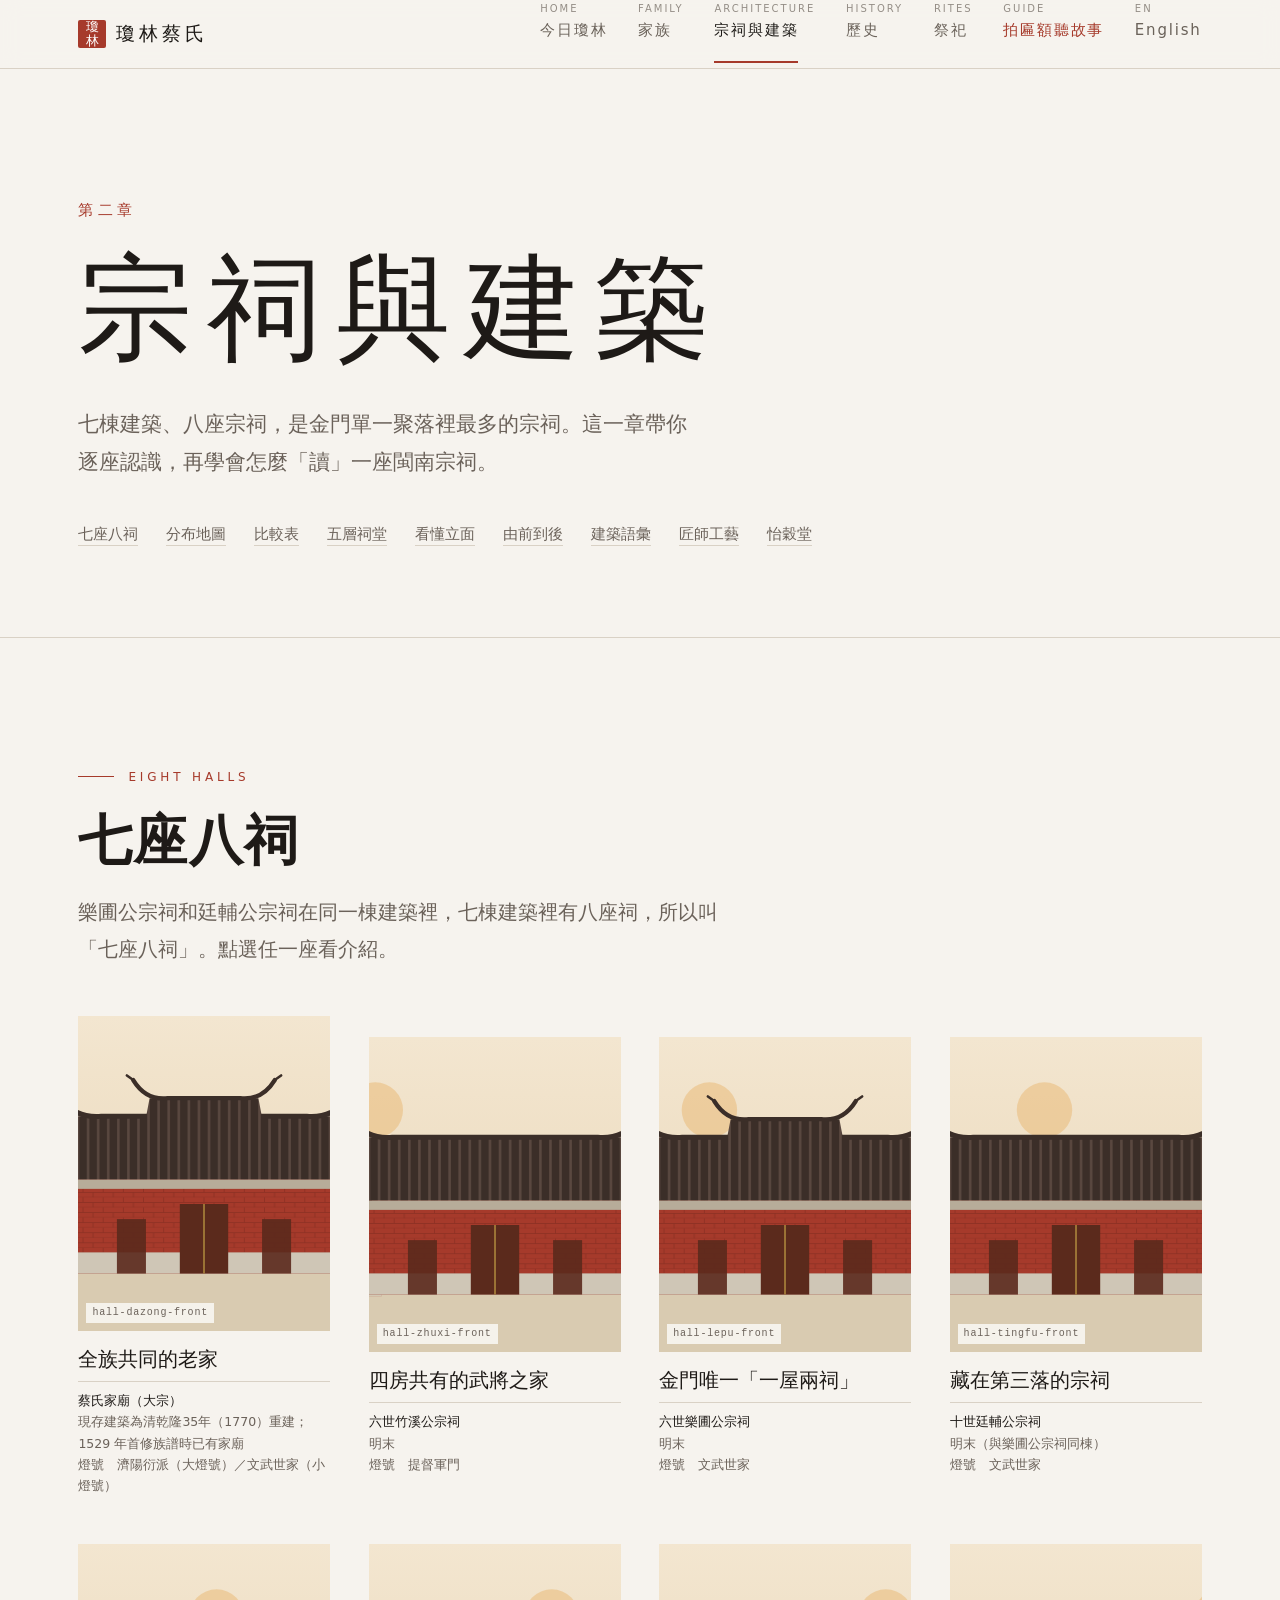
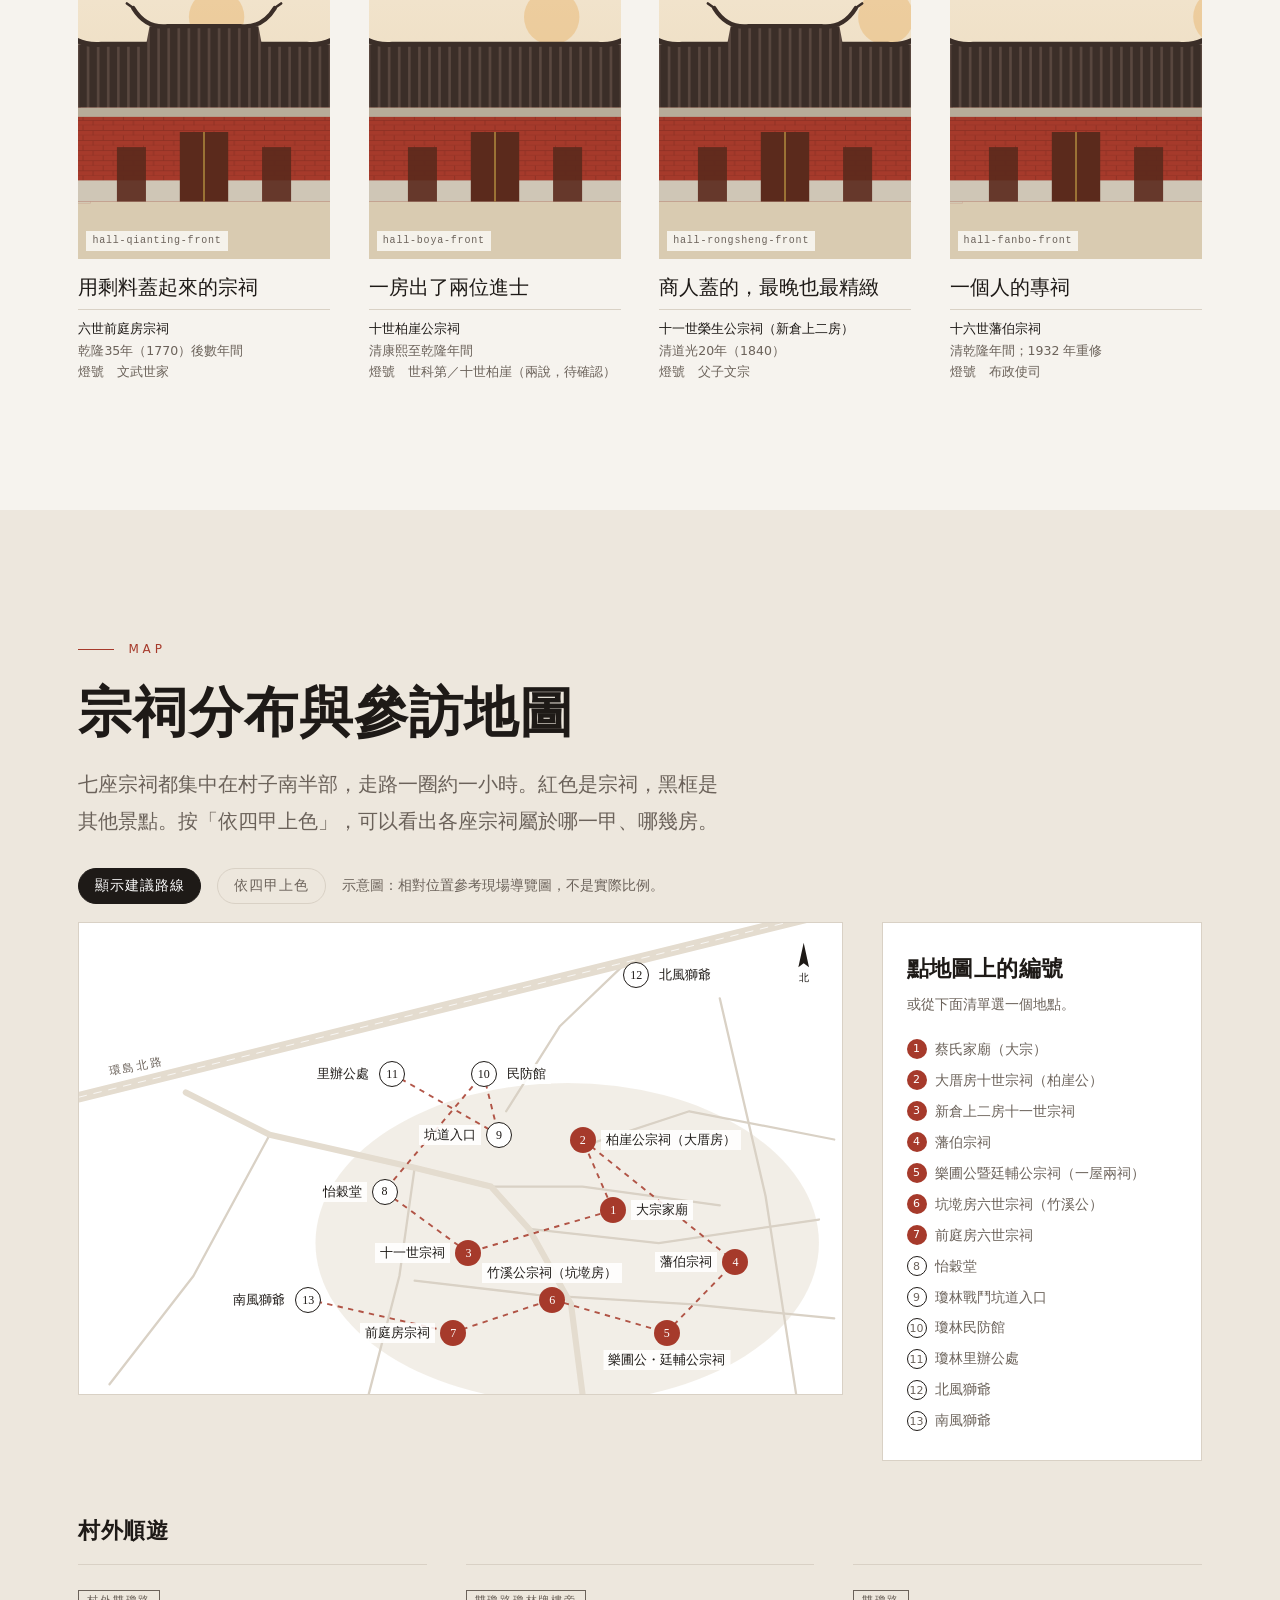
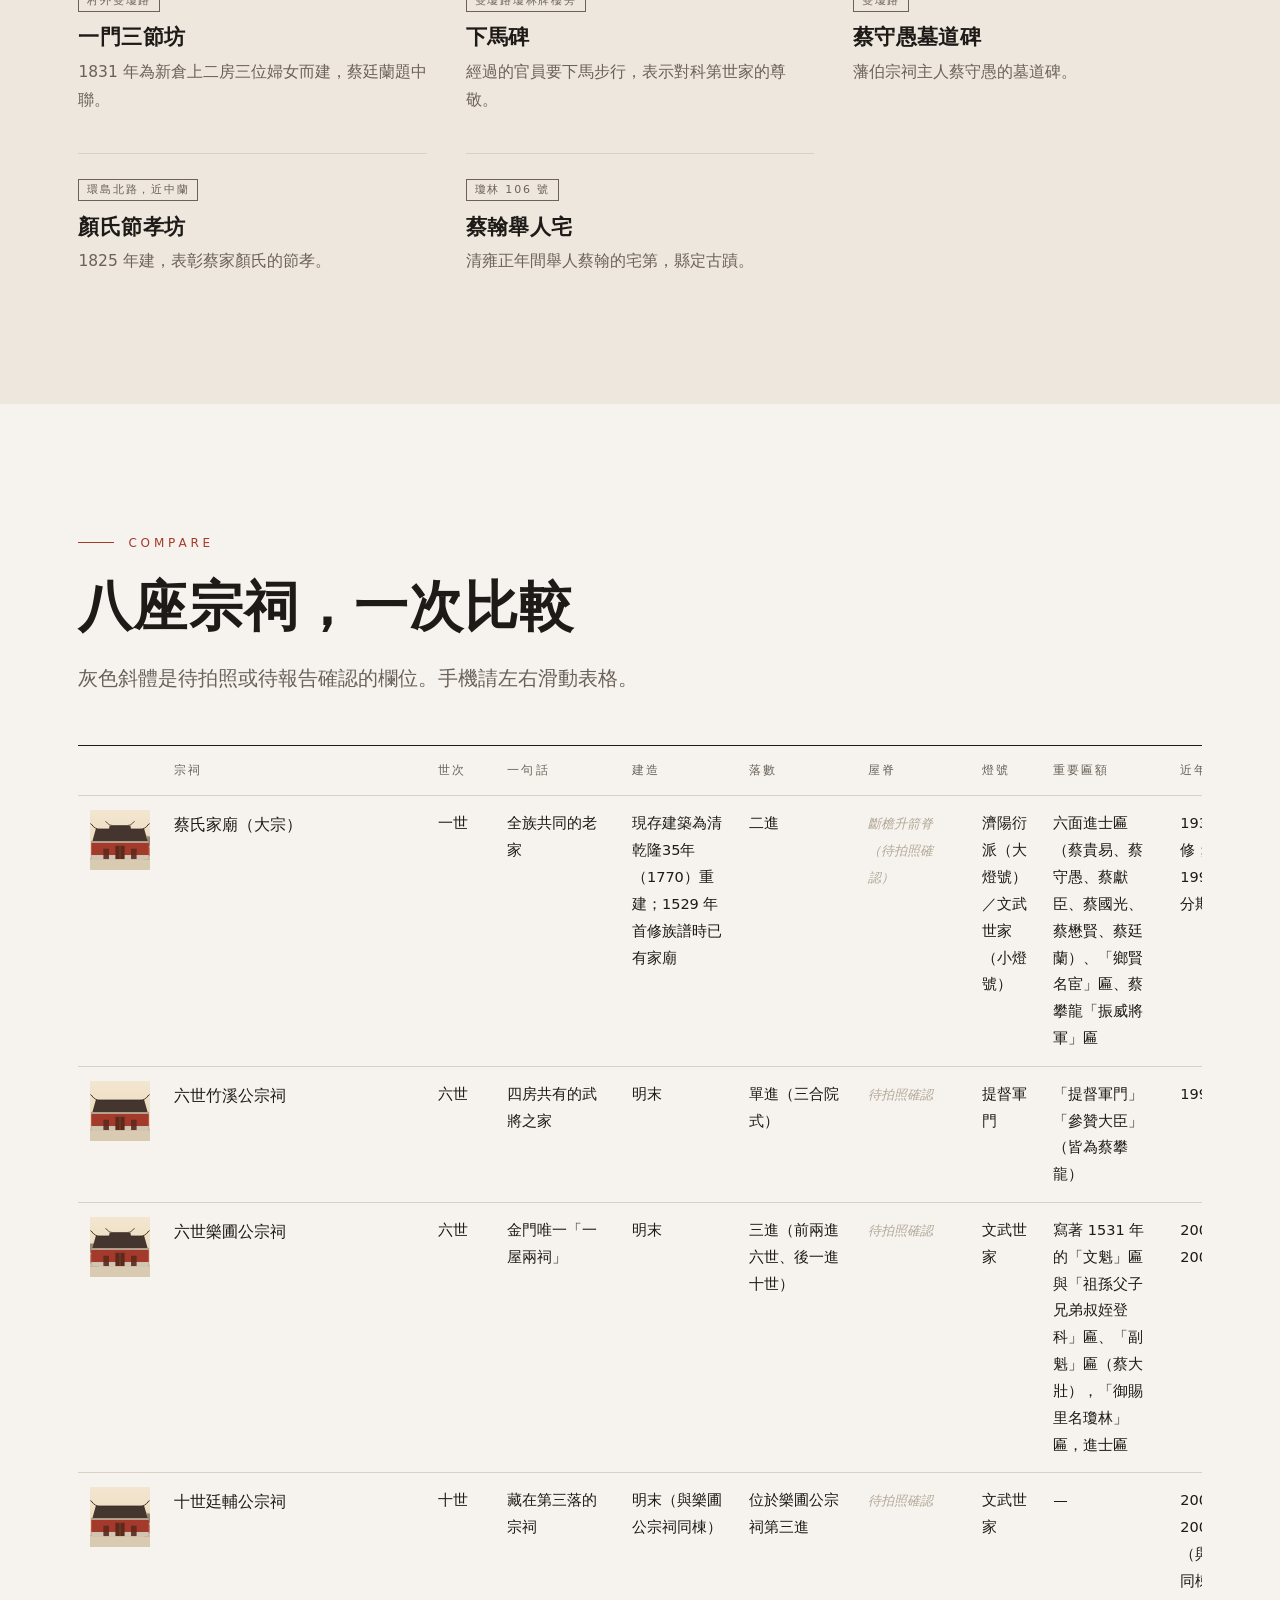
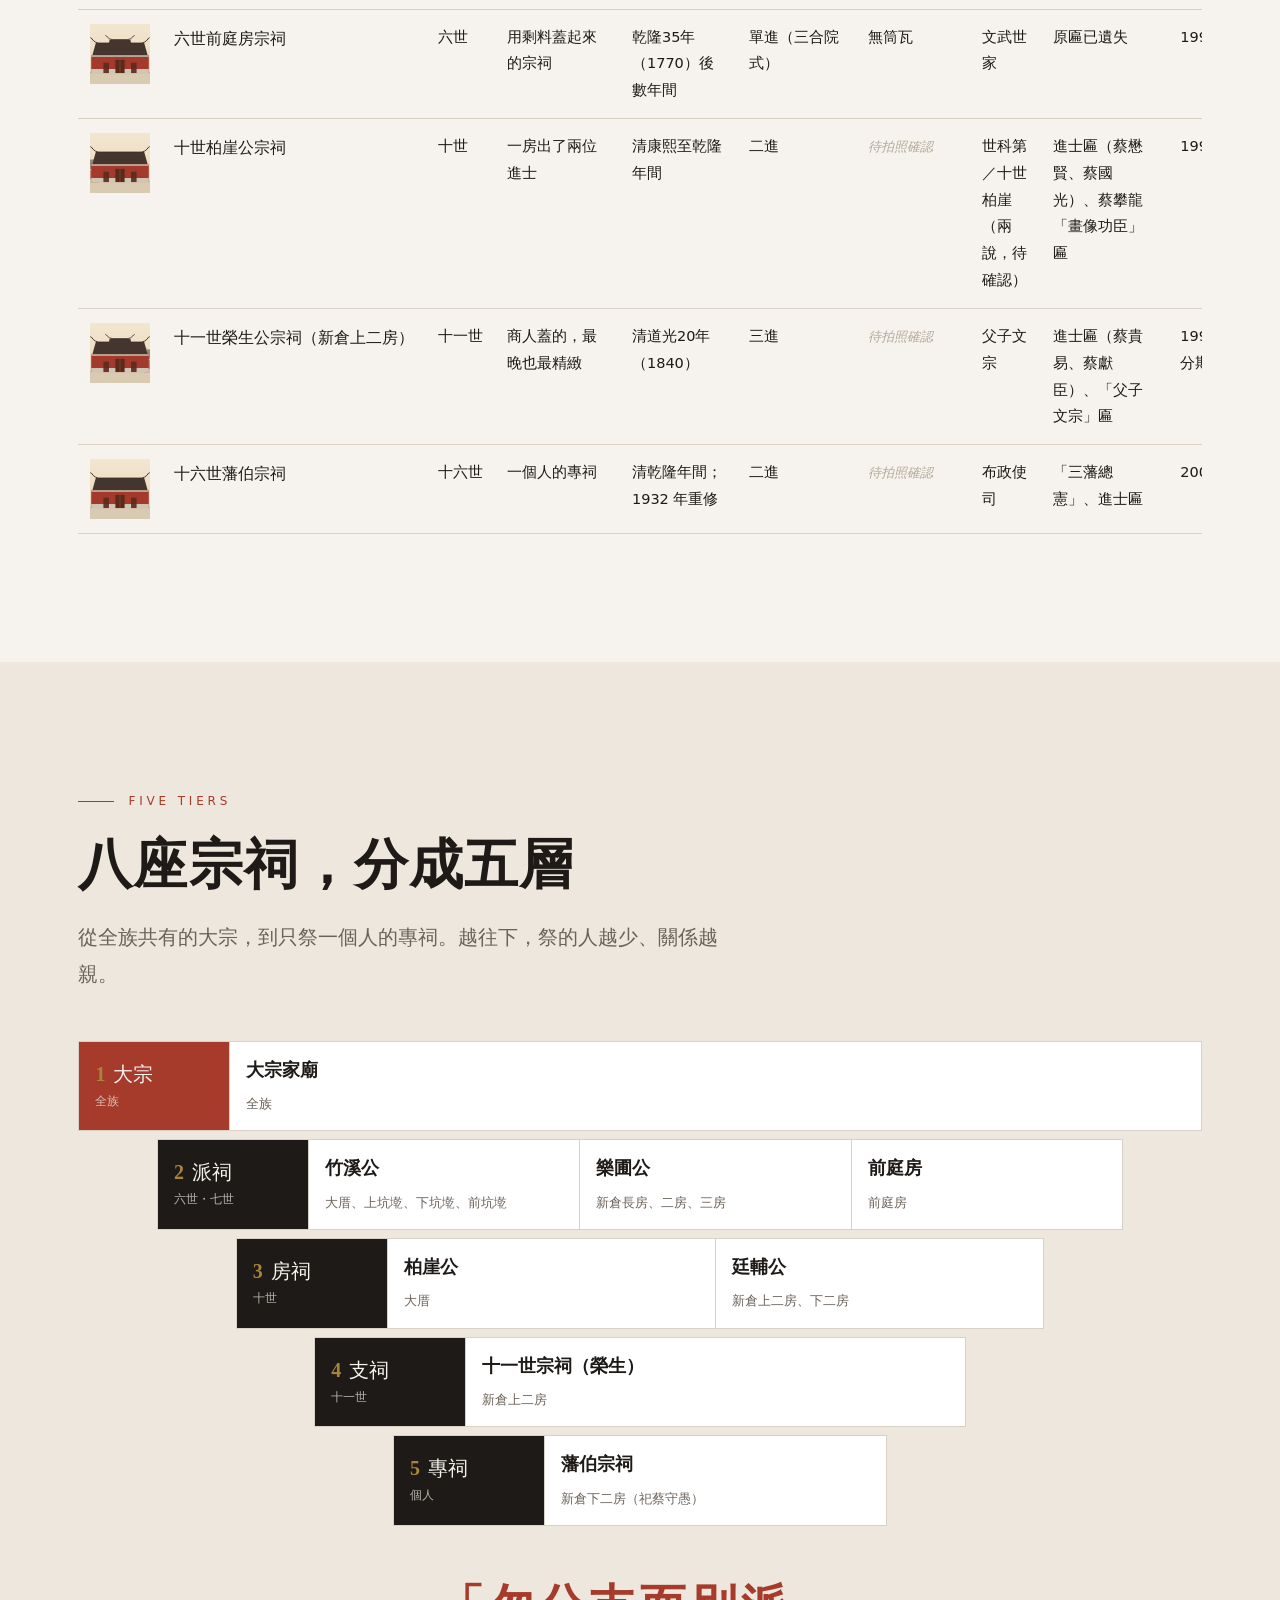
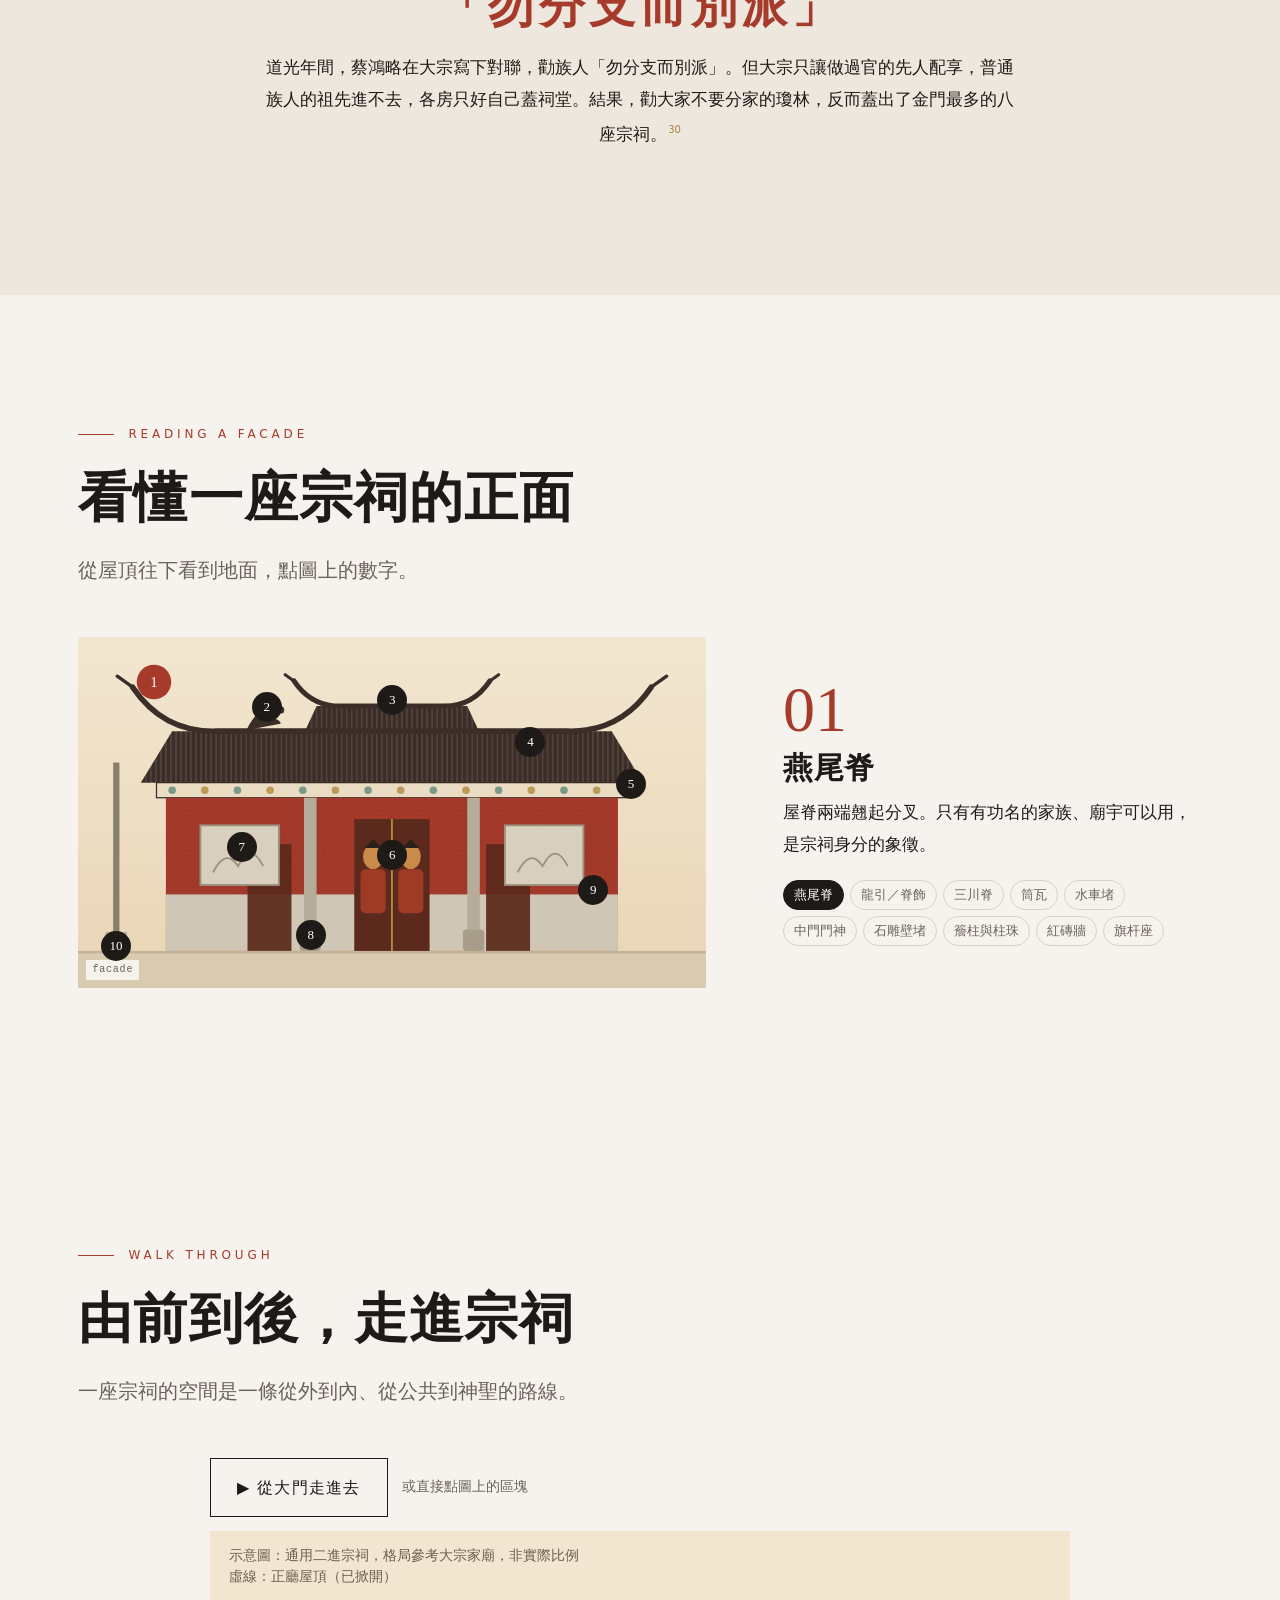
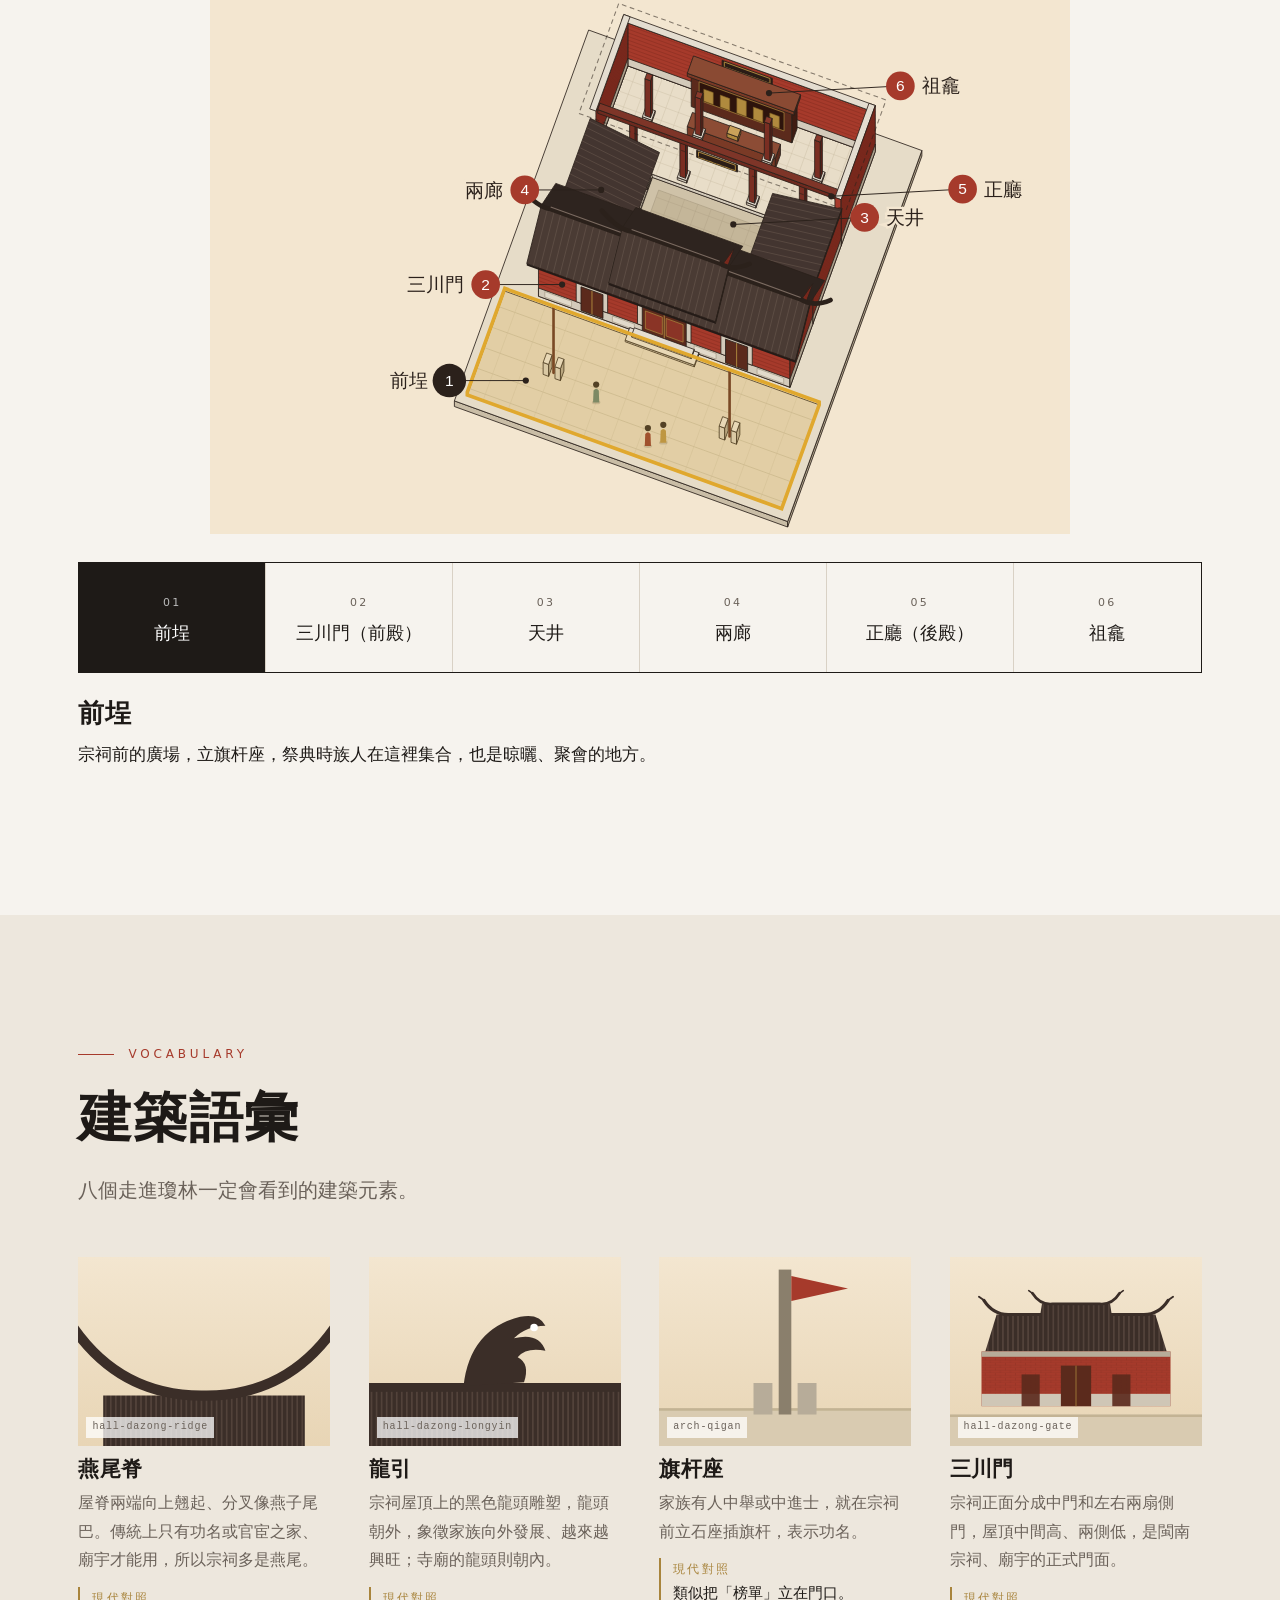
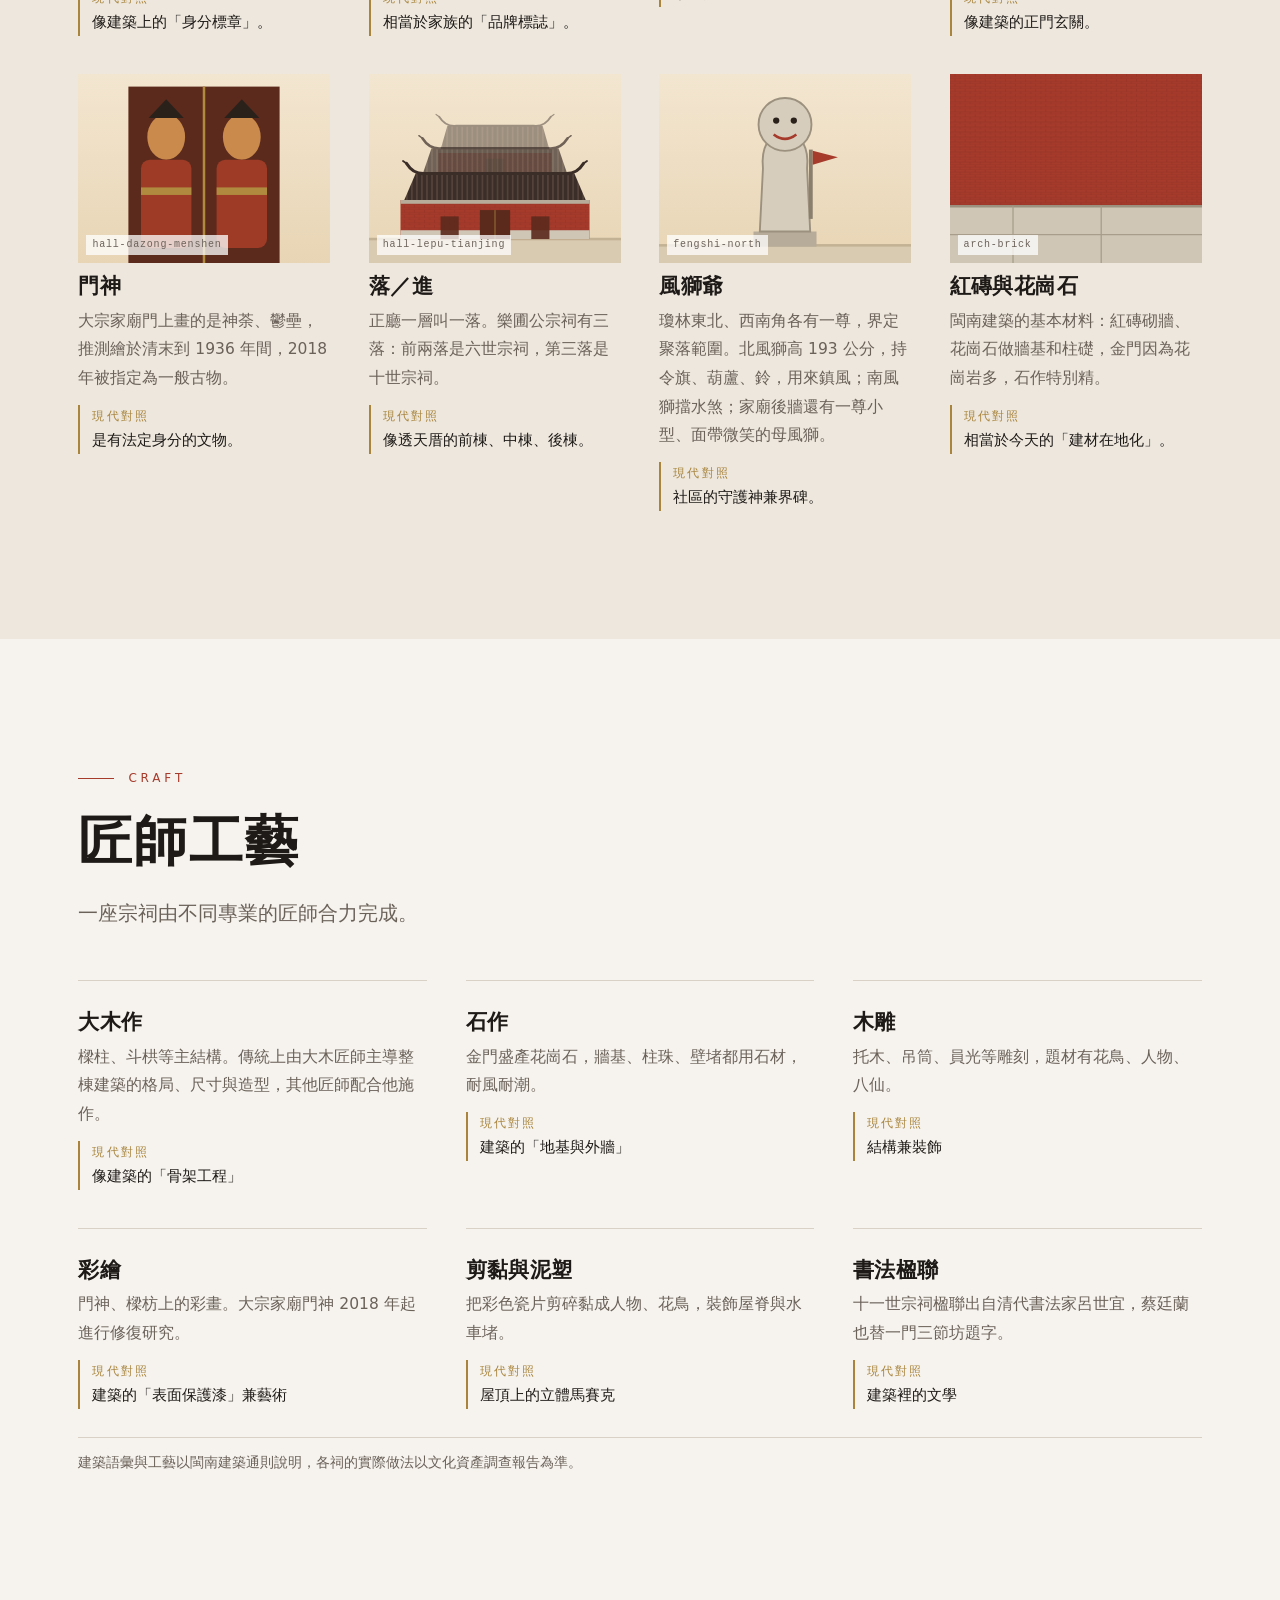
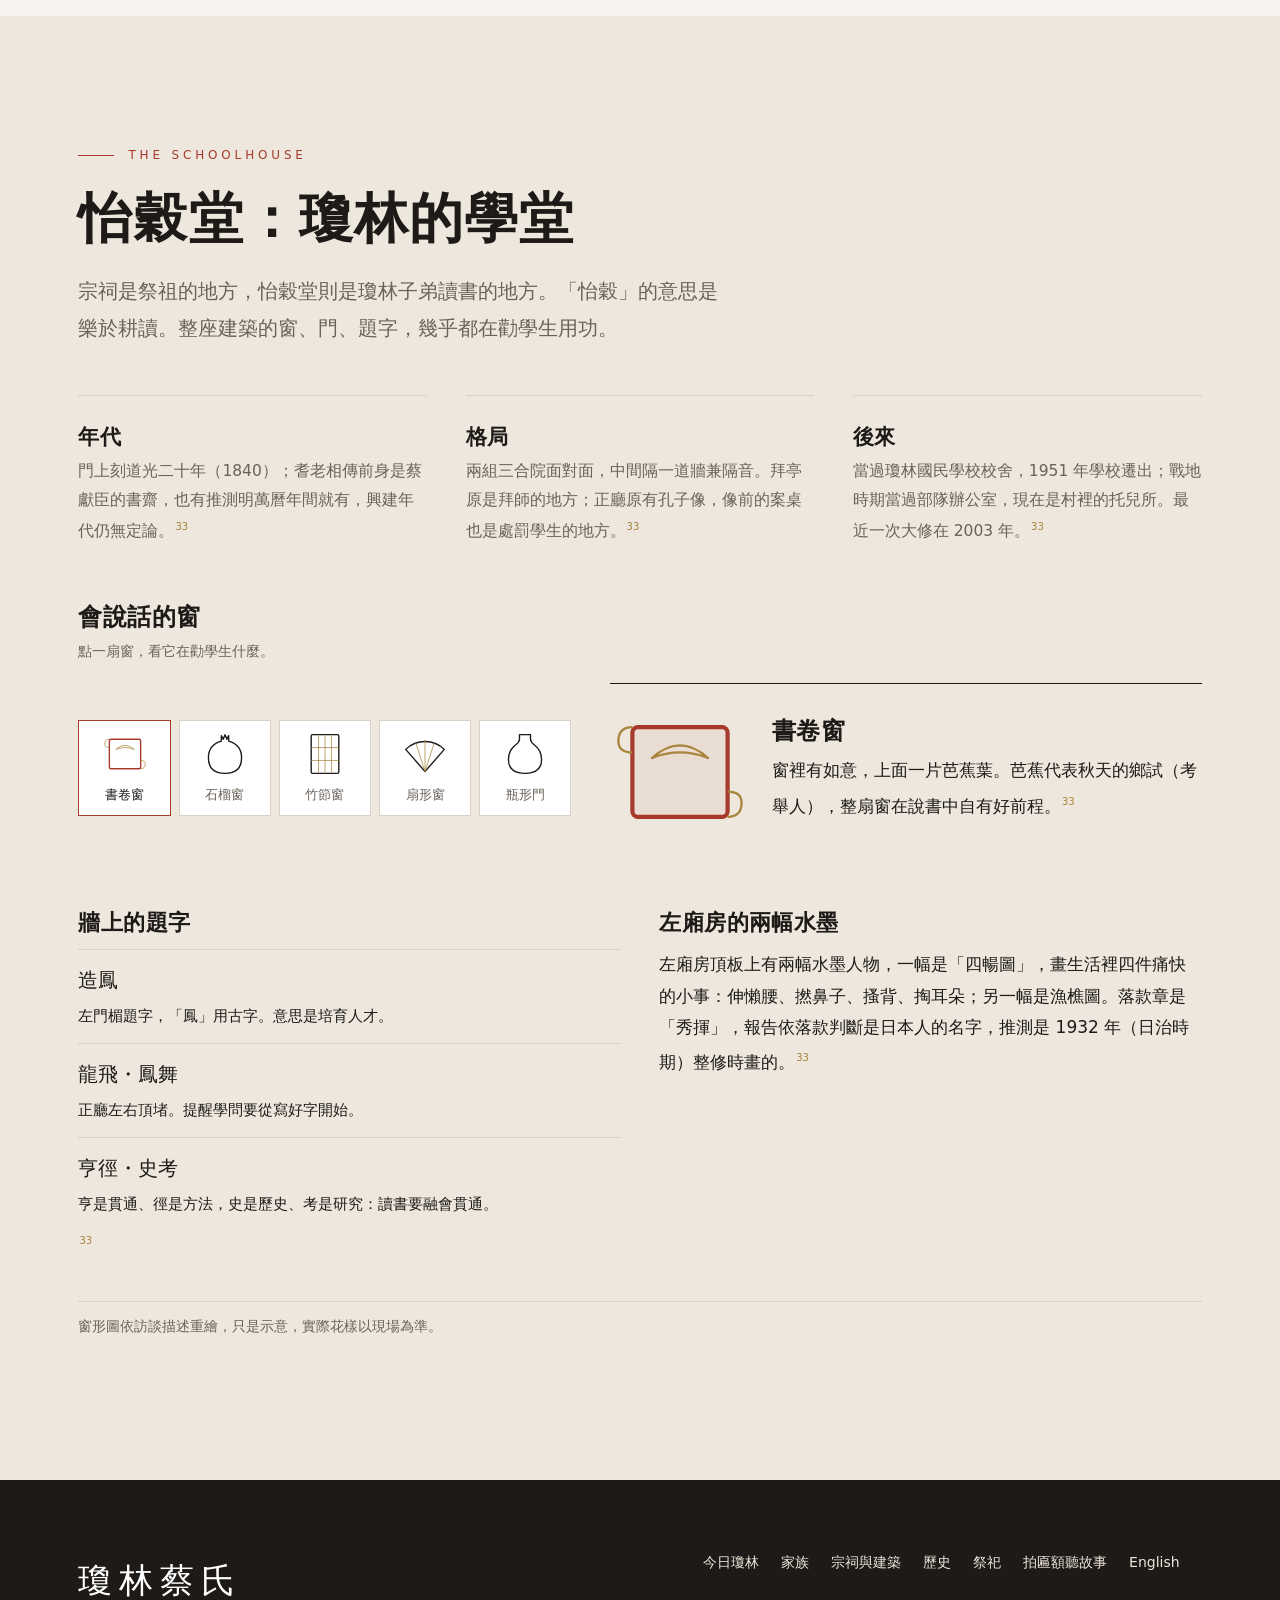
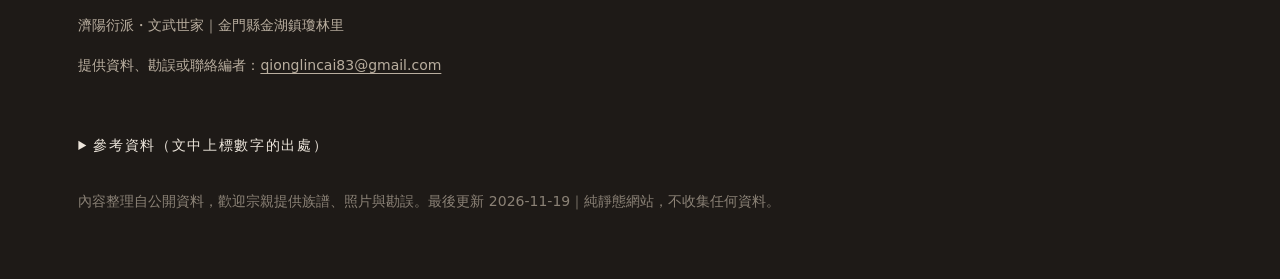
==== commit 8c2c6933: "Add files via upload" ====
--- a/architecture.html
+++ b/architecture.html
@@ -52,7 +52,7 @@
     "@id": "https://juliechang0520.github.io/qionglin-cai/#qionglin-ancestral-halls"
    },
    "image": "https://juliechang0520.github.io/qionglin-cai/og.png",
-   "dateModified": "2026-11-17"
+   "dateModified": "2026-11-19"
   },
   {
    "@type": "BreadcrumbList",
